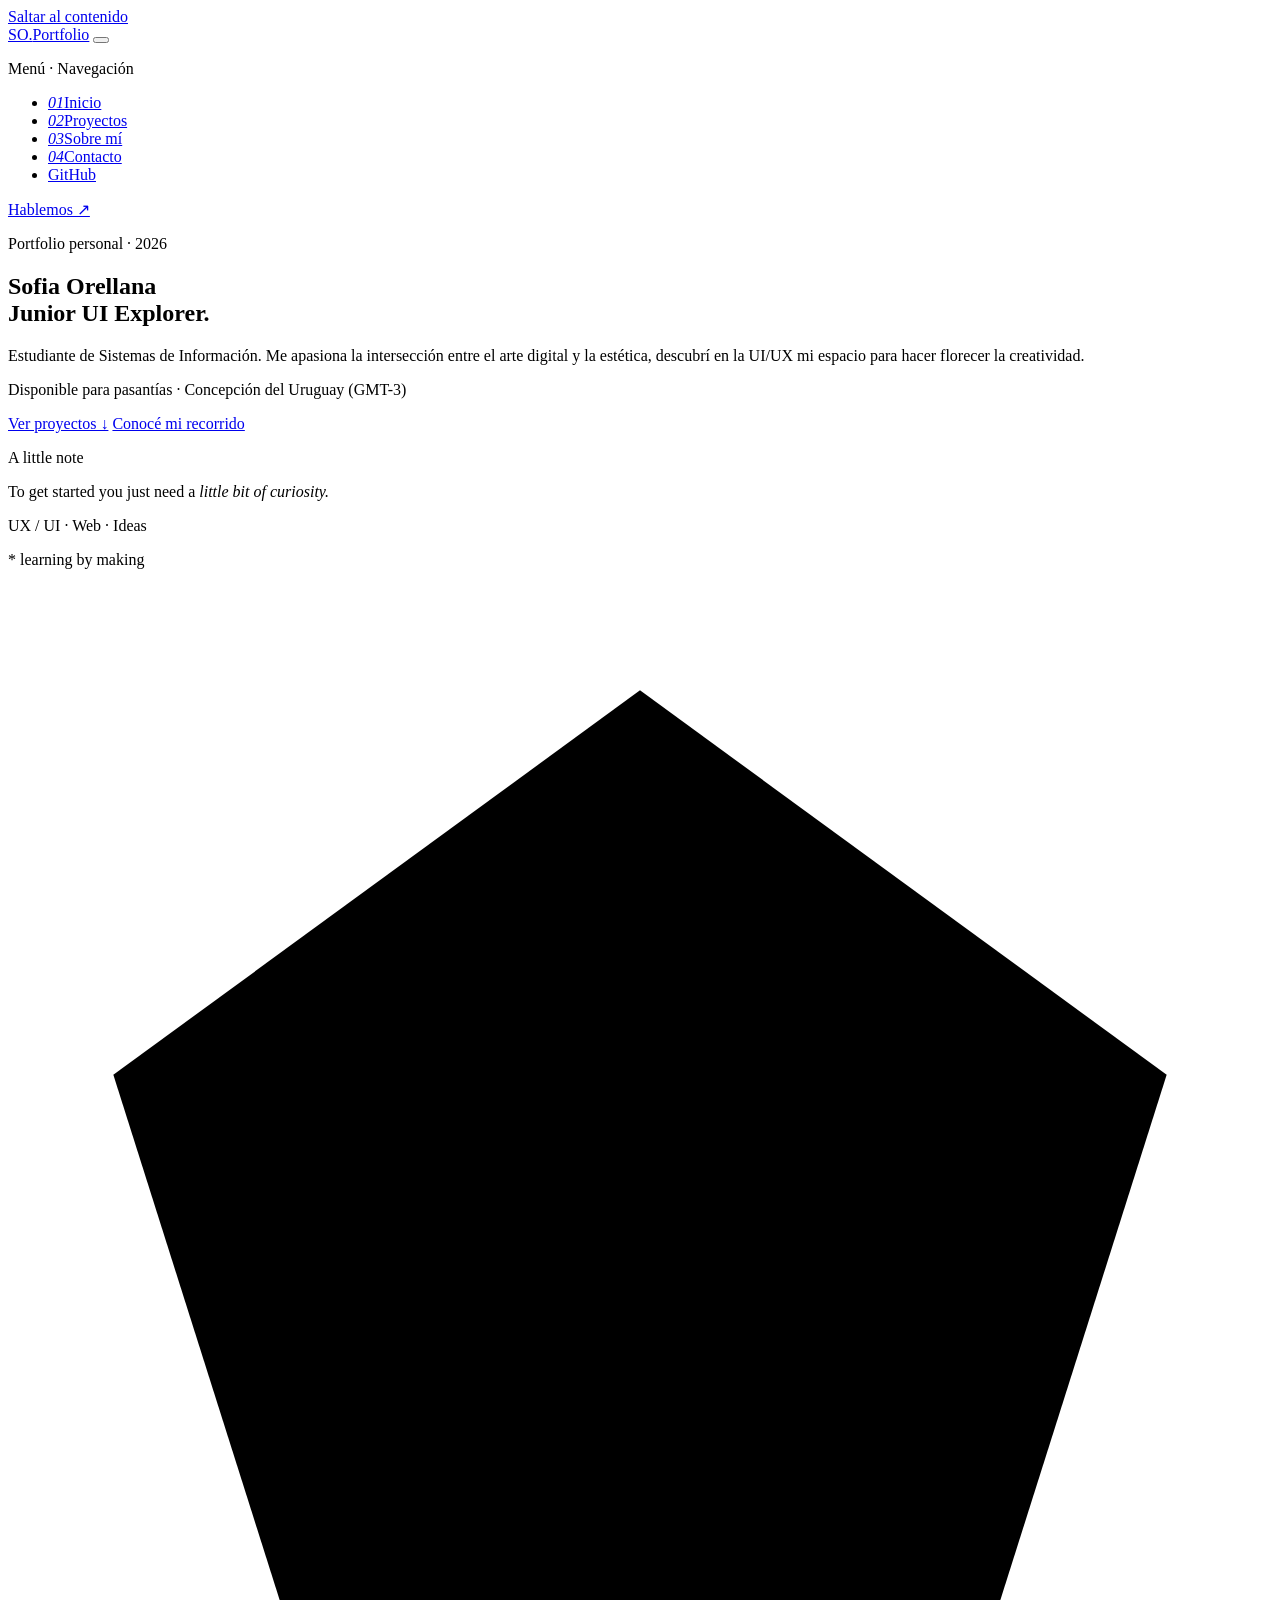
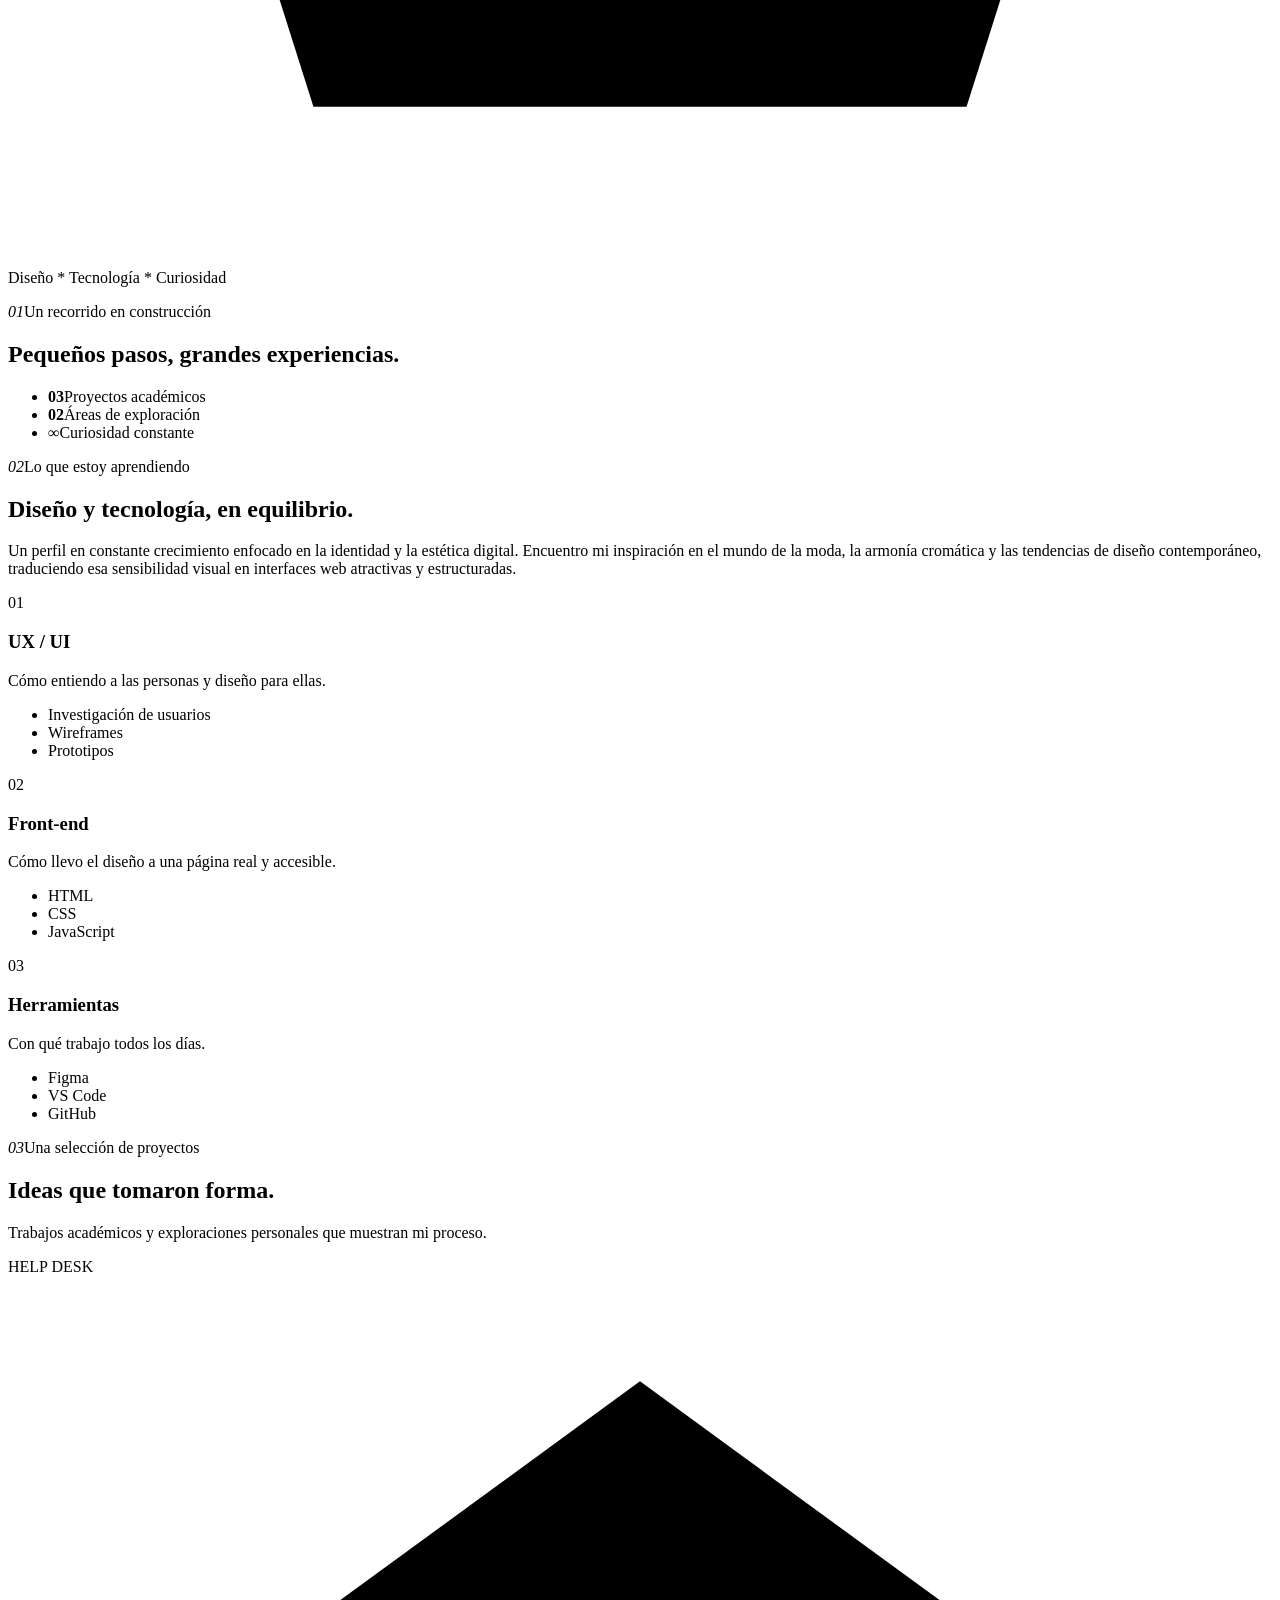
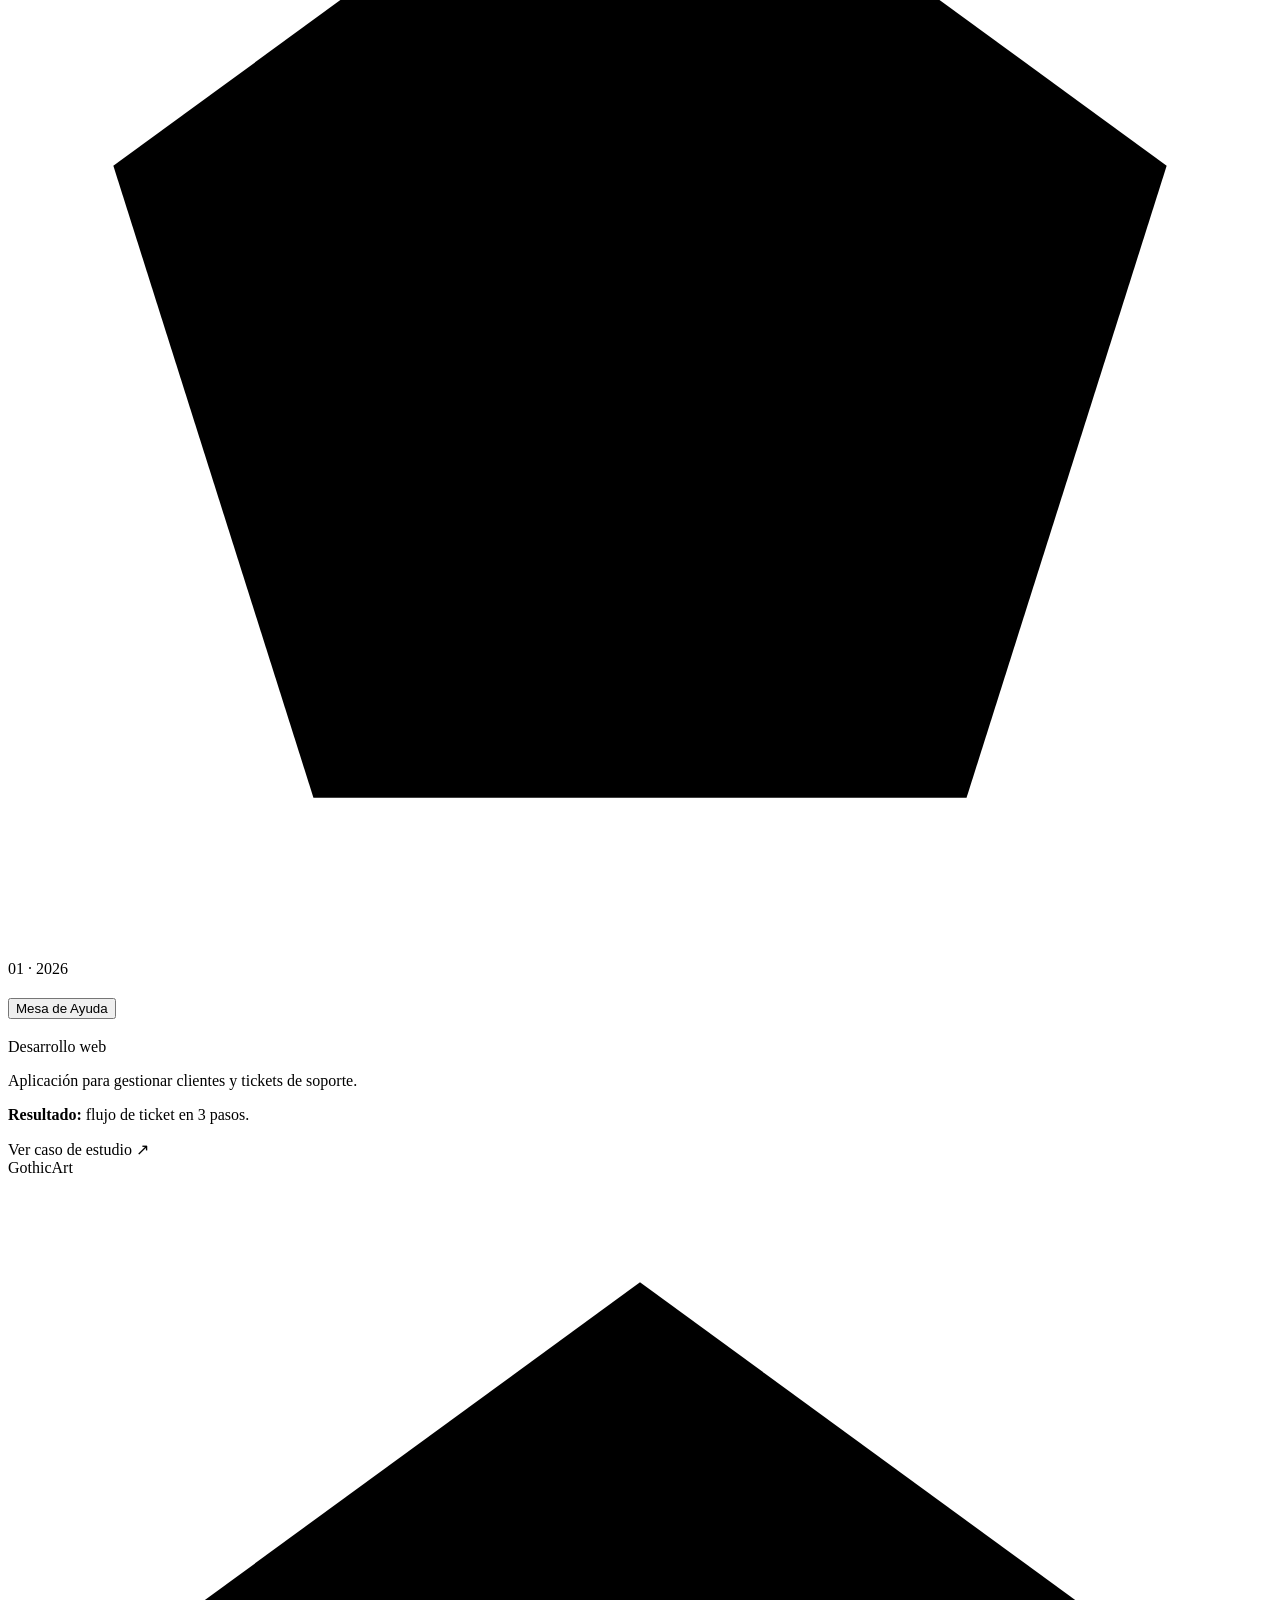
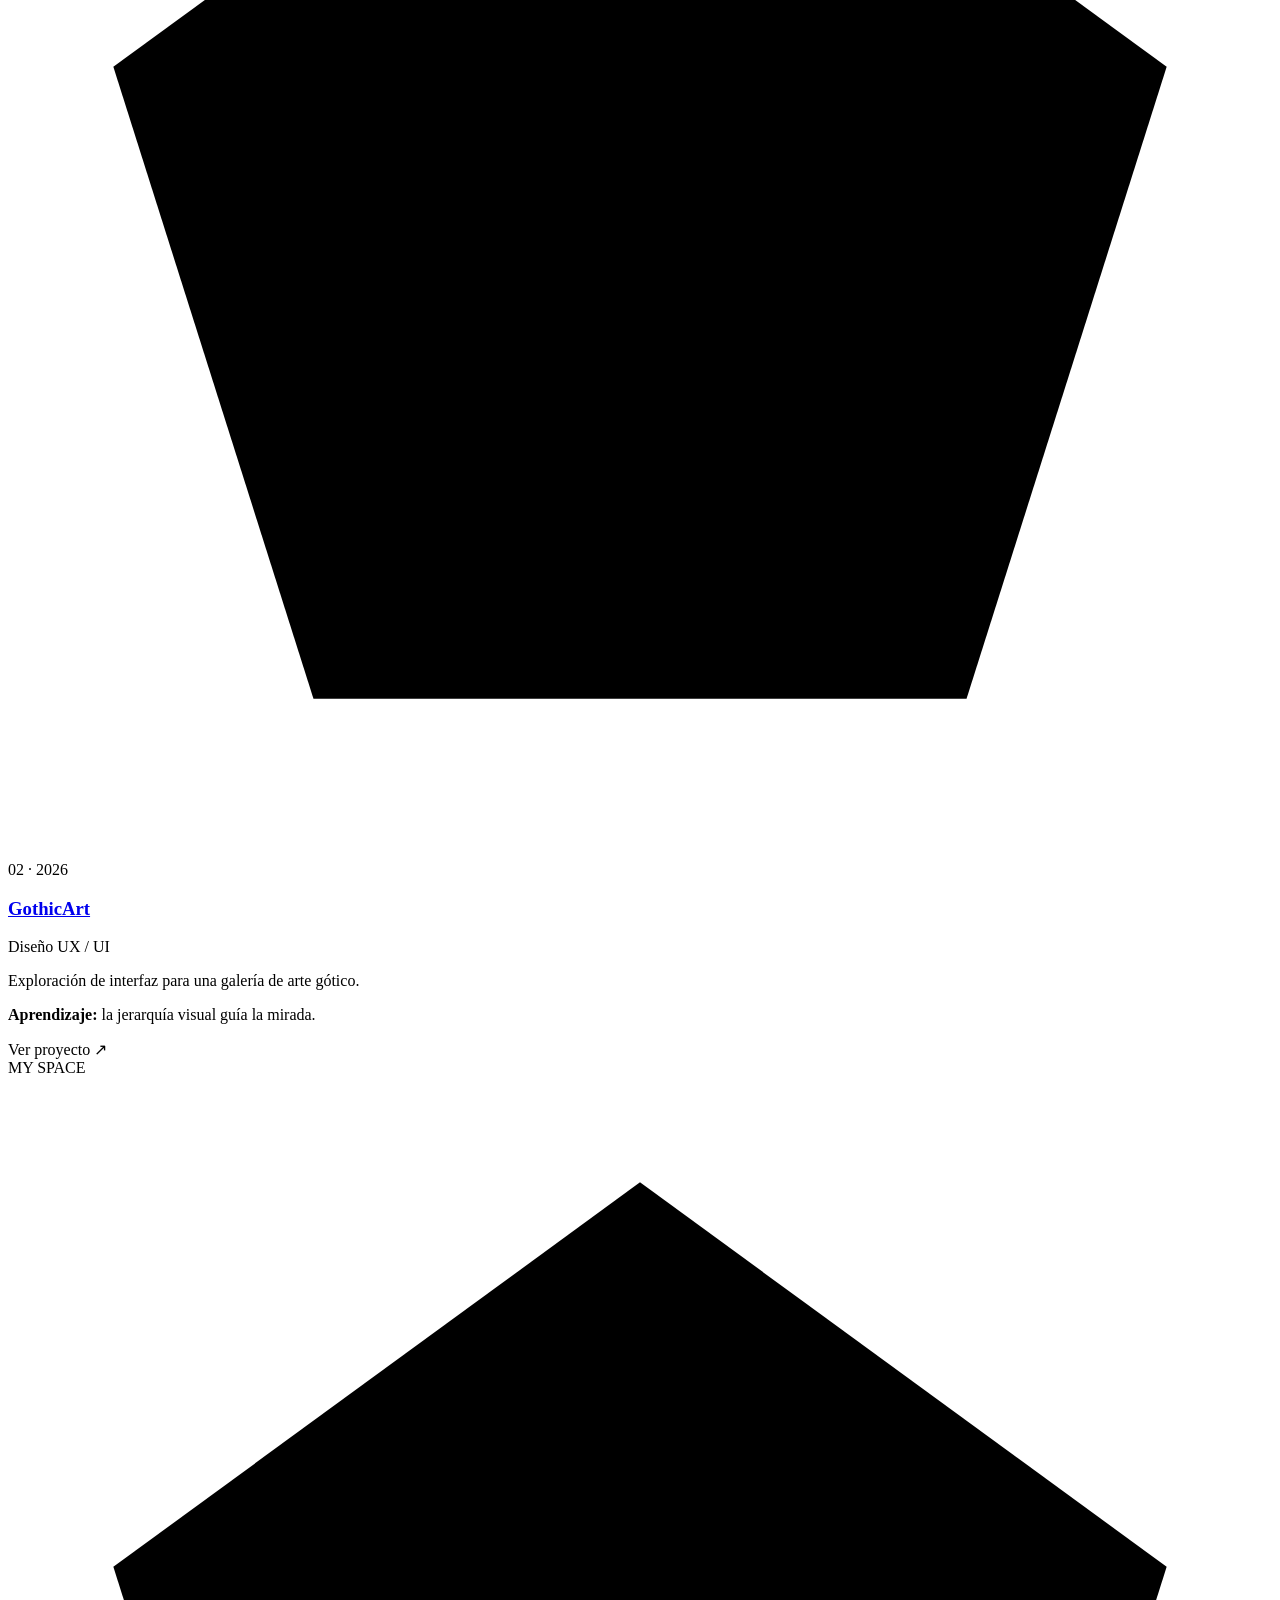
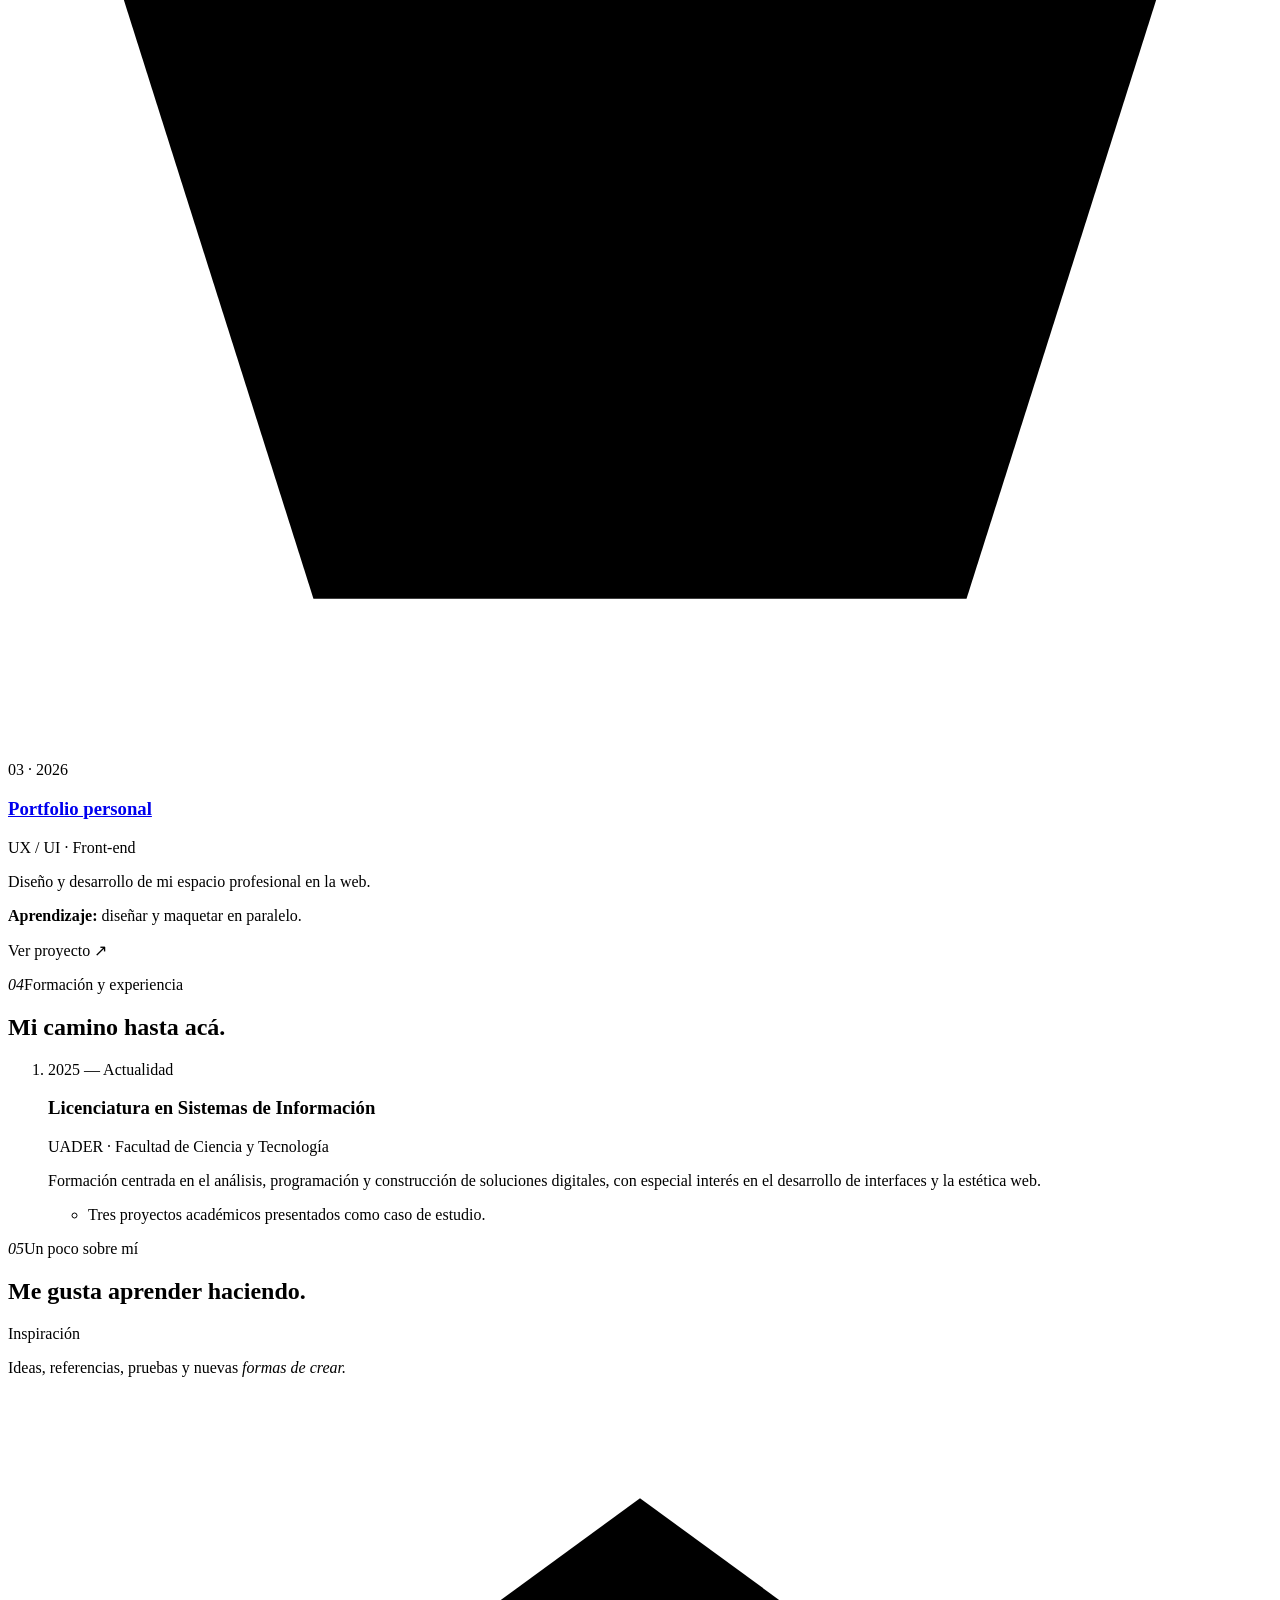
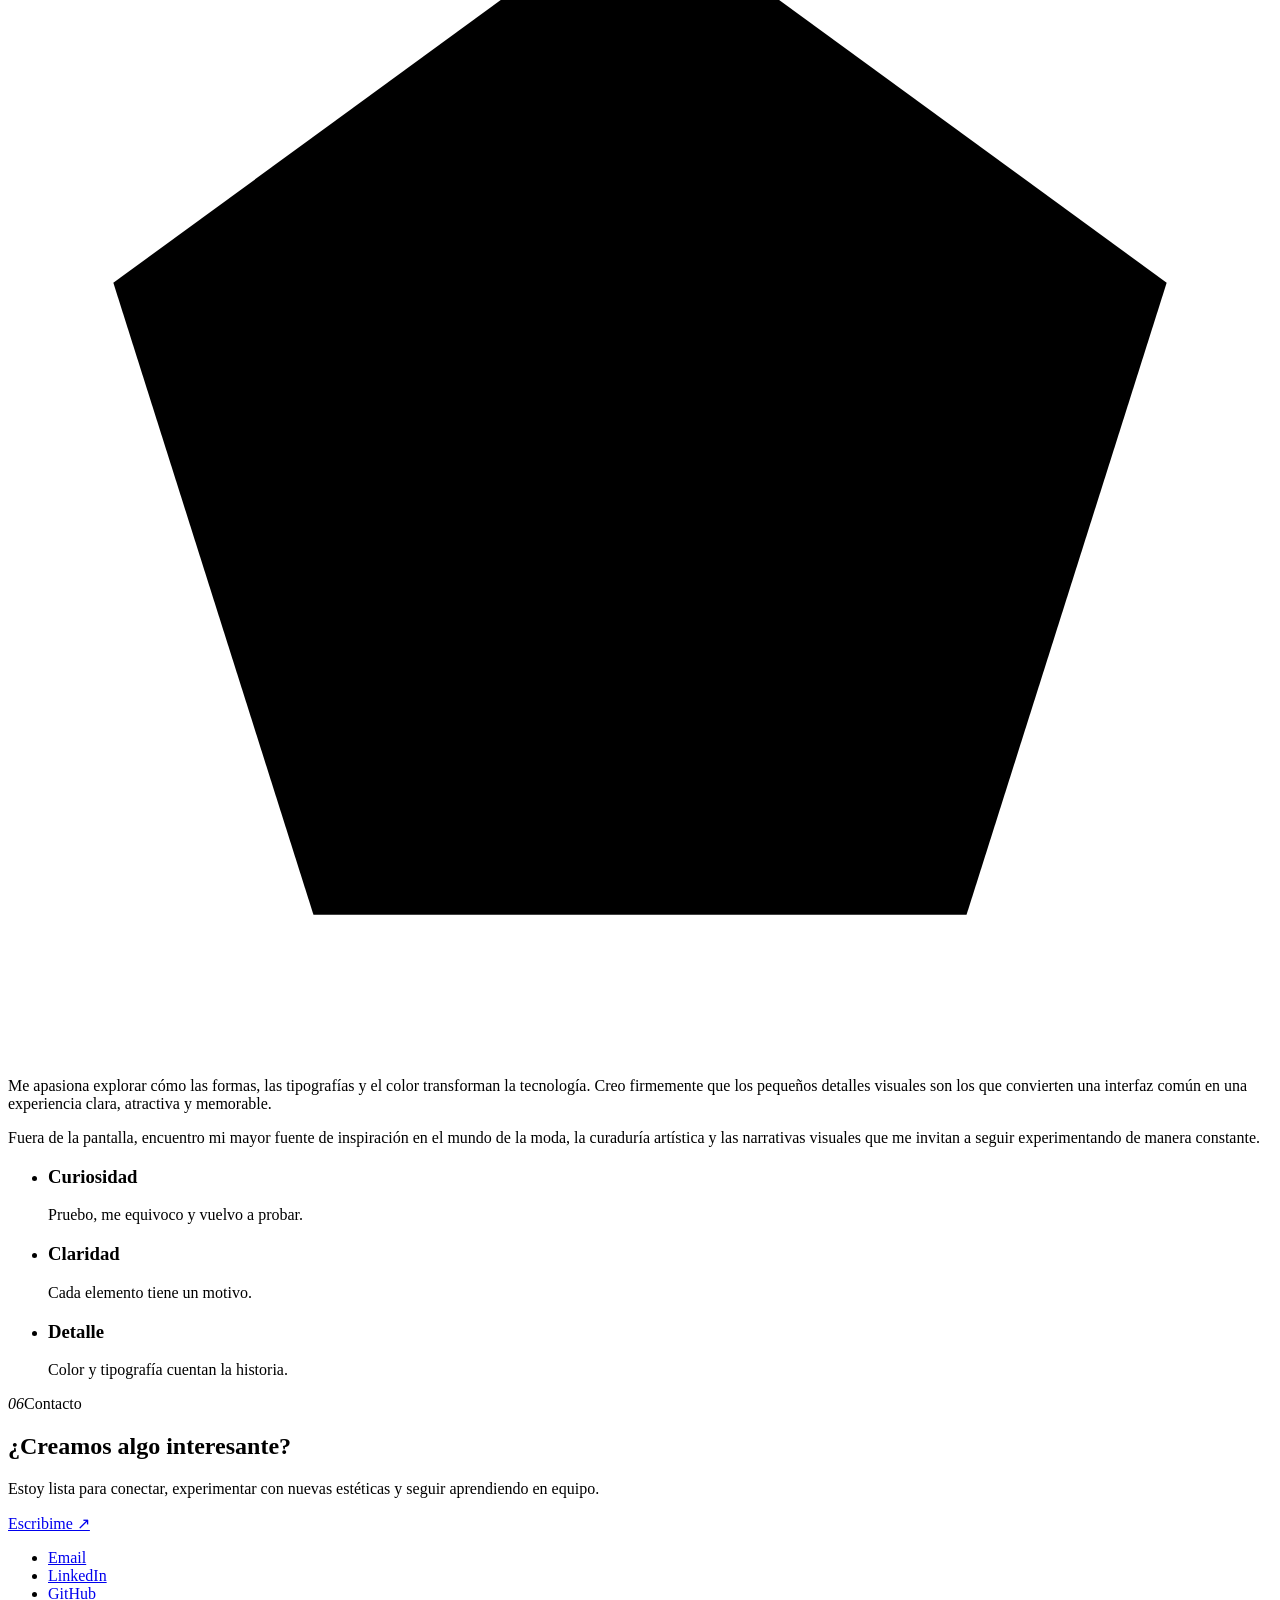
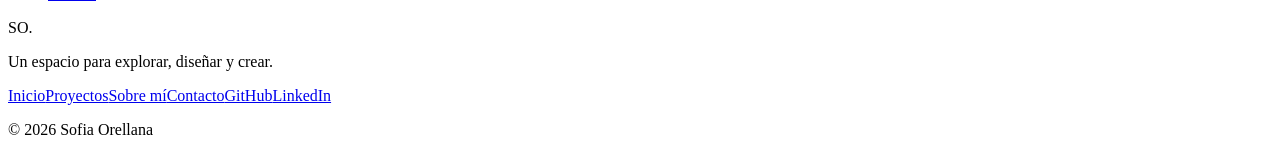
==== index.html @ 993ddc9a "Agrega estructura HTML semántica con las 9 secciones" ====
<!DOCTYPE html>
<html lang="es">

<head>
  <meta charset="utf-8">
  <meta name="viewport" content="width=device-width, initial-scale=1">
  <title>Sofia Orellana · Junior UI Explorer | Portfolio UX/UI</title>
  <meta name="description"
    content="Portfolio de Sofia Orellana, estudiante de Sistemas de Información y Junior UI Explorer. Casos de estudio de UX/UI, skills y contacto.">
  <meta name="theme-color" content="#CC5A71">
  <meta property="og:type" content="website">
  <meta property="og:title" content="Sofia Orellana · Junior UI Explorer">
  <meta property="og:description" content="Portfolio UX/UI: proyectos académicos, skills y contacto.">
  <meta property="og:image" content="assets/og-image.png">
  <link rel="icon"
    href="data:image/svg+xml,%3Csvg xmlns='http://www.w3.org/2000/svg' viewBox='0 0 32 32'%3E%3Crect width='32' height='32' rx='8' fill='%23CC5A71'/%3E%3Cpath d='M16 5l10 7.3-3.8 12H9.8L6 12.3z' fill='%23FDF4E9'/%3E%3C/svg%3E">
  <link rel="preconnect" href="https://fonts.googleapis.com">
  <link rel="preconnect" href="https://fonts.gstatic.com" crossorigin>
  <link rel="stylesheet"
    href="https://fonts.googleapis.com/css2?family=Inter:wght@400;500;600&family=Lora:wght@400;500&display=swap">
  <link rel="stylesheet" href="css/styles.css">
</head>

<body>
  <a class="skip" href="#main">Saltar al contenido</a>

  <header class="site-header">
    <div class="container bar">
      <a class="logo" href="#inicio" aria-label="Sofia Orellana, ir al inicio">SO.<span>Portfolio</span></a>
      <button class="menu-btn" aria-expanded="false" aria-controls="nav"
        aria-label="Abrir menú"><span></span><span></span></button>
      <nav id="nav" class="nav" aria-label="Principal">
        <p class="nav-title">Menú · Navegación</p>
        <ul>
          <li><a href="#inicio"><i>01</i>Inicio</a></li>
          <li><a href="#proyectos"><i>02</i>Proyectos</a></li>
          <li><a href="#sobre-mi"><i>03</i>Sobre mí</a></li>
          <li><a href="#contacto"><i>04</i>Contacto</a></li>
          <li class="nav-gh"><a href="https://github.com/sofia-orellana" target="_blank"
              rel="noopener noreferrer">GitHub</a></li>
        </ul>
        <a class="btn btn-dark nav-cta" href="#contacto">Hablemos ↗</a>
      </nav>
    </div>
  </header>

  <main id="main">
    <section class="container" id="inicio">
      <div class="frame hero">
        <div class="inner hero-in">
          <div>
            <p class="pill">Portfolio personal · 2026</p>
            <h1>Sofia Orellana<br>Junior UI Explorer.</h1>
            <p class="lead">Estudiante de Sistemas de Información. Me apasiona la intersección entre el arte digital y
              la estética, descubrí en la UI/UX mi espacio para hacer florecer la creatividad.</p>
            <p class="avail"><span class="dot" aria-hidden="true"></span>Disponible para pasantías · Concepción del
              Uruguay (GMT-3)</p>
            <div class="actions">
              <a class="btn btn-dark" href="#proyectos">Ver proyectos ↓</a>
              <a class="link-sm" href="#sobre-mi">Conocé mi recorrido</a>
            </div>
          </div>
          <aside class="note frame frame-pink" aria-label="Nota">
            <div class="inner">
              <p class="label">A little note</p>
              <p class="quote">To get started you just need a <em>little bit of curiosity.</em></p>
              <p class="label-dark">UX / UI · Web · Ideas</p>
              <p class="muted-sm">* learning by making</p>
              <svg class="pent" viewBox="0 0 24 24" aria-hidden="true" focusable="false">
                <path d="M12 2l10 7.3-3.8 12H5.8L2 9.3z" fill="currentColor" />
              </svg>
            </div>
          </aside>
        </div>
      </div>
    </section>
    <p class="strip" aria-hidden="true"><span>Diseño</span> * <span>Tecnología</span> * <span>Curiosidad</span></p>

    <section class="section container" aria-labelledby="t-metricas">
      <p class="eyebrow"><i>01</i>Un recorrido en construcción</p>
      <h2 id="t-metricas">Pequeños pasos, grandes experiencias.</h2>
      <ul class="grid g3 metrics">
        <li class="card"><strong>03</strong><span>Proyectos académicos</span></li>
        <li class="card"><strong>02</strong><span>Áreas de exploración</span></li>
        <li class="card"><strong aria-label="infinito">∞</strong><span>Curiosidad constante</span></li>
      </ul>
    </section>

    <section class="section container" id="skills">
      <p class="eyebrow"><i>02</i>Lo que estoy aprendiendo</p>
      <h2>Diseño y tecnología, en equilibrio.</h2>
      <p class="sub">Un perfil en constante crecimiento enfocado en la identidad y la estética digital. Encuentro mi
        inspiración en el mundo de la moda, la armonía cromática y las tendencias de diseño contemporáneo, traduciendo
        esa sensibilidad visual en interfaces web atractivas y estructuradas.</p>
      <div class="grid g3">
        <article class="card">
          <p class="num">01</p>
          <h3>UX / UI</h3>
          <p class="sub">Cómo entiendo a las personas y diseño para ellas.</p>
          <ul class="chips">
            <li>Investigación de usuarios</li>
            <li>Wireframes</li>
            <li>Prototipos</li>
          </ul>
        </article>
        <article class="card card-pink">
          <p class="num">02</p>
          <h3>Front-end</h3>
          <p class="sub">Cómo llevo el diseño a una página real y accesible.</p>
          <ul class="chips">
            <li>HTML</li>
            <li>CSS</li>
            <li>JavaScript</li>
          </ul>
        </article>
        <article class="card">
          <p class="num">03</p>
          <h3>Herramientas</h3>
          <p class="sub">Con qué trabajo todos los días.</p>
          <ul class="chips">
            <li>Figma</li>
            <li>VS Code</li>
            <li>GitHub</li>
          </ul>
        </article>
      </div>
    </section>

    <section class="section container" id="proyectos">
      <p class="eyebrow"><i>03</i>Una selección de proyectos</p>
      <h2>Ideas que tomaron forma.</h2>
      <p class="sub">Trabajos académicos y exploraciones personales que muestran mi proceso.</p>
      <div class="grid g3">
        <article class="card project">
          <div class="thumb c1" role="img" aria-label="Portada del proyecto Help Desk">HELP DESK<svg class="pent"
              viewBox="0 0 24 24" aria-hidden="true" focusable="false">
              <path d="M12 2l10 7.3-3.8 12H5.8L2 9.3z" fill="currentColor" />
            </svg></div>
          <p class="num">01 · 2026</p>
          <h3><button class="stretch" data-case="case1">Mesa de Ayuda</button></h3>
          <p class="tag">Desarrollo web</p>
          <p class="sub">Aplicación para gestionar clientes y tickets de soporte.</p>
          <p class="sub"><strong>Resultado:</strong> flujo de ticket en 3 pasos.</p>
          <span class="more">Ver caso de estudio ↗</span>
        </article>
        <article class="card project">
          <div class="thumb c2" role="img" aria-label="Portada del proyecto GothicArt">GothicArt<svg class="pent"
              viewBox="0 0 24 24" aria-hidden="true" focusable="false">
              <path d="M12 2l10 7.3-3.8 12H5.8L2 9.3z" fill="currentColor" />
            </svg></div>
          <p class="num">02 · 2026</p>
          <h3><a class="stretch"
              href="https://www.figma.com/design/HiobnzFVZszvOECBsP1EcD/Open-Art-App?node-id=0-1&t=lwGqyb2cZCGYpZ5P-1"
              target="_blank" rel="noopener noreferrer">GothicArt</a></h3>
          <p class="tag">Diseño UX / UI</p>
          <p class="sub">Exploración de interfaz para una galería de arte gótico.</p>
          <p class="sub"><strong>Aprendizaje:</strong> la jerarquía visual guía la mirada.</p>
          <span class="more">Ver proyecto ↗</span>
        </article>
        <article class="card project">
          <div class="thumb c3" role="img" aria-label="Portada del proyecto My Space">MY SPACE<svg class="pent"
              viewBox="0 0 24 24" aria-hidden="true" focusable="false">
              <path d="M12 2l10 7.3-3.8 12H5.8L2 9.3z" fill="currentColor" />
            </svg></div>
          <p class="num">03 · 2026</p>
          <h3><a class="stretch" href="#" target="_blank" rel="noopener noreferrer">Portfolio personal</a></h3>
          <p class="tag">UX / UI · Front-end</p>
          <p class="sub">Diseño y desarrollo de mi espacio profesional en la web.</p>
          <p class="sub"><strong>Aprendizaje:</strong> diseñar y maquetar en paralelo.</p>
          <span class="more">Ver proyecto ↗</span>
        </article>
      </div>
    </section>

    <section class="section container" id="experiencia">
      <p class="eyebrow"><i>04</i>Formación y experiencia</p>
      <h2>Mi camino hasta acá.</h2>
      <ol class="timeline">
        <li class="card card-pink">
          <p class="label">2025 — Actualidad</p>
          <h3>Licenciatura en Sistemas de Información</h3>
          <p class="muted-sm">UADER · Facultad de Ciencia y Tecnología</p>
          <p>Formación centrada en el análisis, programación y construcción de soluciones digitales, con especial
            interés en el desarrollo de interfaces y la estética web.</p>
          <ul class="ach">
            <li>Tres proyectos académicos presentados como caso de estudio.</li>
          </ul>
        </li>
      </ol>
    </section>

    <section class="section container" id="sobre-mi">
      <p class="eyebrow"><i>05</i>Un poco sobre mí</p>
      <h2>Me gusta aprender haciendo.</h2>
      <div class="about">
        <div class="frame">
          <div class="inner" role="img" aria-label="Ilustración: una frase sobre inspiración y un pentágono rosa">
            <p class="label">Inspiración</p>
            <p class="quote">Ideas, referencias, pruebas y nuevas <em>formas de crear.</em></p><svg class="pent"
              viewBox="0 0 24 24" aria-hidden="true" focusable="false">
              <path d="M12 2l10 7.3-3.8 12H5.8L2 9.3z" fill="currentColor" />
            </svg>
          </div>
        </div>
        <div class="txt">
          <p>Me apasiona explorar cómo las formas, las tipografías y el color transforman la tecnología. Creo firmemente
            que los pequeños detalles visuales son los que convierten una interfaz común en una experiencia clara,
            atractiva y memorable.</p>
          <p class="sub">Fuera de la pantalla, encuentro mi mayor fuente de inspiración en el mundo de la moda, la
            curaduría artística y las narrativas visuales que me invitan a seguir experimentando de manera constante.
          </p>
        </div>
      </div>
      <ul class="grid g3 values">
        <li class="card">
          <h3>Curiosidad</h3>
          <p class="sub">Pruebo, me equivoco y vuelvo a probar.</p>
        </li>
        <li class="card">
          <h3>Claridad</h3>
          <p class="sub">Cada elemento tiene un motivo.</p>
        </li>
        <li class="card">
          <h3>Detalle</h3>
          <p class="sub">Color y tipografía cuentan la historia.</p>
        </li>
      </ul>
    </section>

    <section class="section container" id="contacto">
      <div class="frame">
        <div class="inner contact">
          <div>
            <p class="eyebrow"><i>06</i>Contacto</p>
            <h2>¿Creamos algo interesante?</h2>
            <p class="sub">Estoy lista para conectar, experimentar con nuevas estéticas y seguir aprendiendo en equipo.
            </p>
            <a class="btn btn-dark" href="mailto:sofiaorellana1815@gmail.com">Escribime ↗</a>
          </div>
          <ul class="social">
            <li><a href="mailto:sofiaorellana1815@gmail.com">Email</a></li>
            <li><a href="https://www.linkedin.com/" target="_blank" rel="noopener noreferrer">LinkedIn</a></li>
            <li><a href="https://github.com/sofia-orellana" target="_blank" rel="noopener noreferrer">GitHub</a></li>
          </ul>
        </div>
      </div>
    </section>
  </main>

  <footer class="site-footer">
    <div class="container foot">
      <div>
        <p class="foot-logo">SO.</p>
        <p>Un espacio para explorar, diseñar y crear.</p>
      </div>
      <nav aria-label="Pie de página"><a href="#inicio">Inicio</a><a href="#proyectos">Proyectos</a><a
          href="#sobre-mi">Sobre mí</a><a href="#contacto">Contacto</a><a href="https://github.com/sofia-orellana"
          target="_blank" rel="noopener noreferrer">GitHub</a><a href="https://www.linkedin.com/" target="_blank"
          rel="noopener noreferrer">LinkedIn</a></nav>
      <p class="credit">© 2026 Sofia Orellana</p>
    </div>
  </footer>

  <dialog id="case1" class="case" aria-labelledby="case1-t">
    <h2 id="case1-t">Mesa de Ayuda</h2>
    <h3>Problema</h3>
    <p>Los tickets de soporte llegaban por varios canales y se perdían.</p>
    <h3>Proceso</h3>
    <p>Mapeé el recorrido de clientes y agentes, y probé wireframes con compañeros.</p>
    <h3>Solución</h3>
    <p>Una app que centraliza clientes y tickets con estados claros.</p>
    <h3>Resultado</h3>
    <p>Crear un ticket pasó a requerir 3 pasos. (Completá con tus datos reales del test.)</p>
    <button class="btn btn-dark" data-close>Cerrar</button>
  </dialog>
  <script src="js/main.js" defer></script>
</body>

</html>
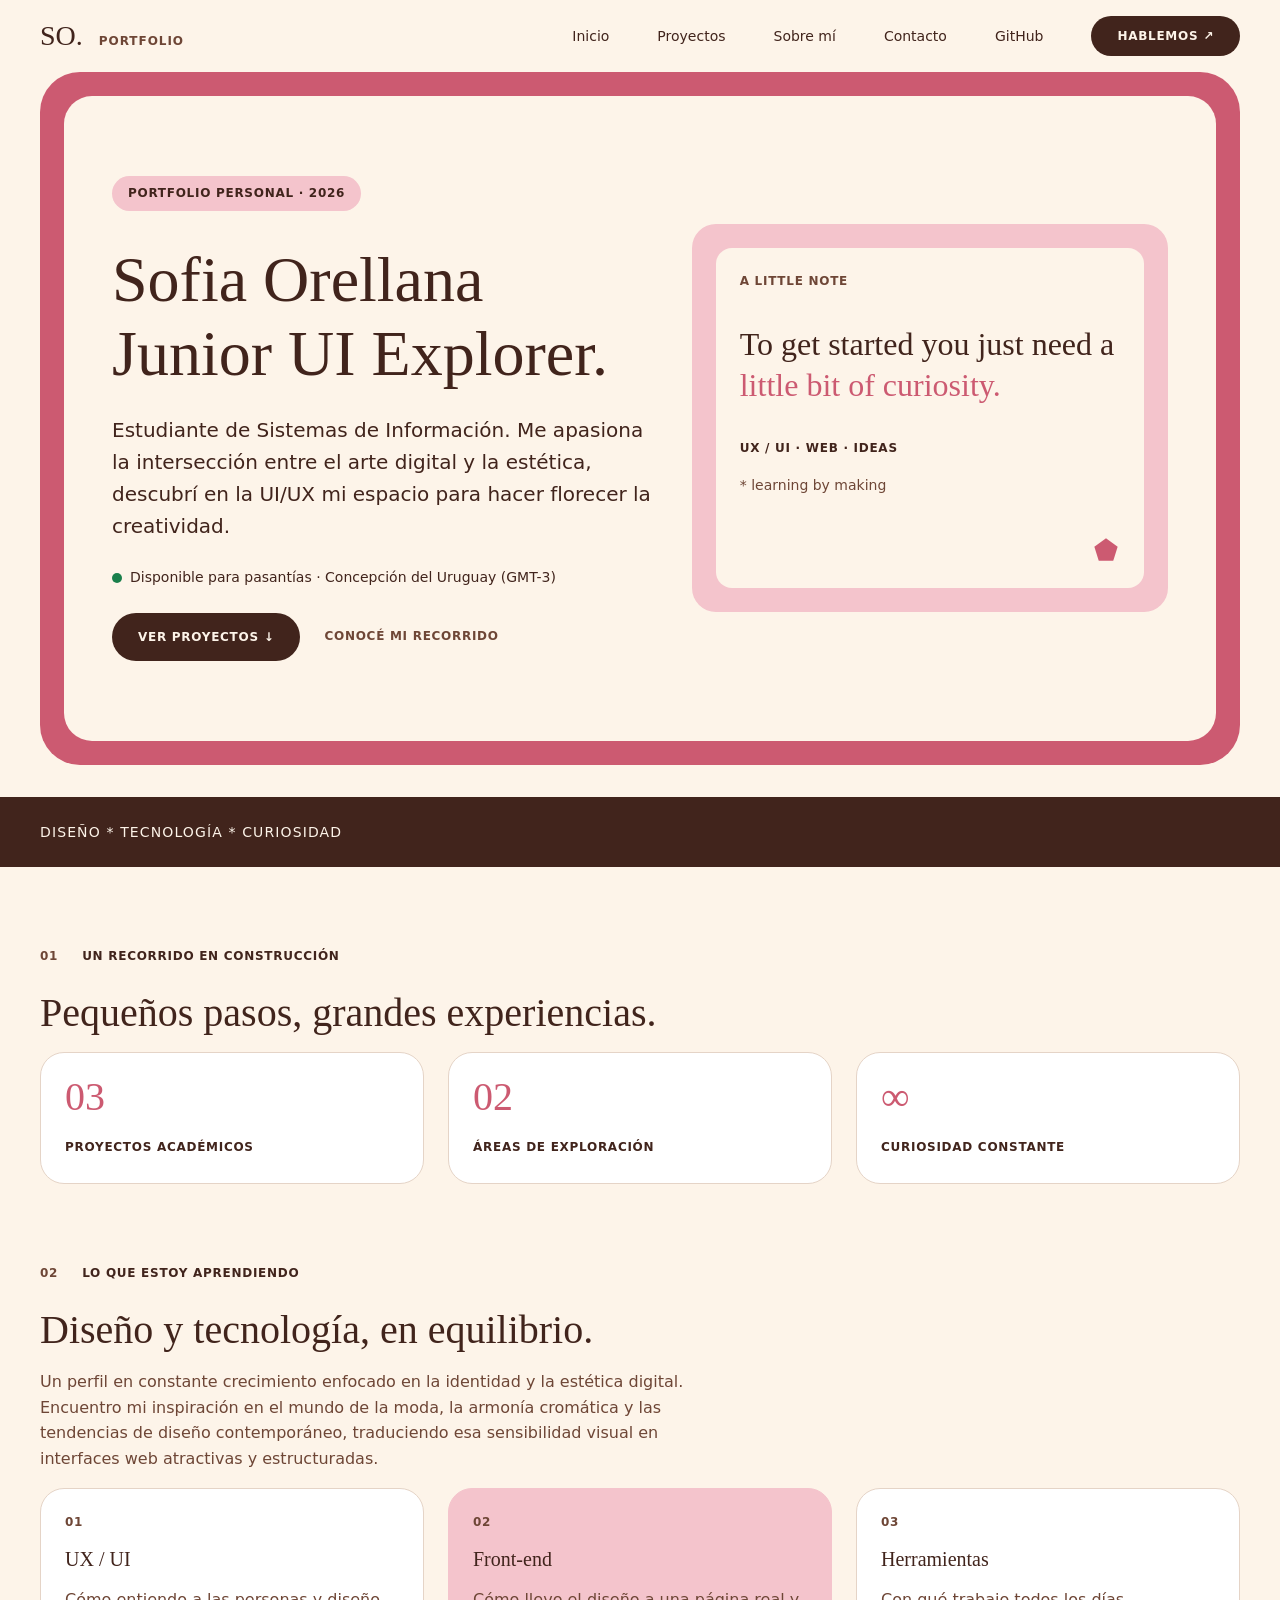
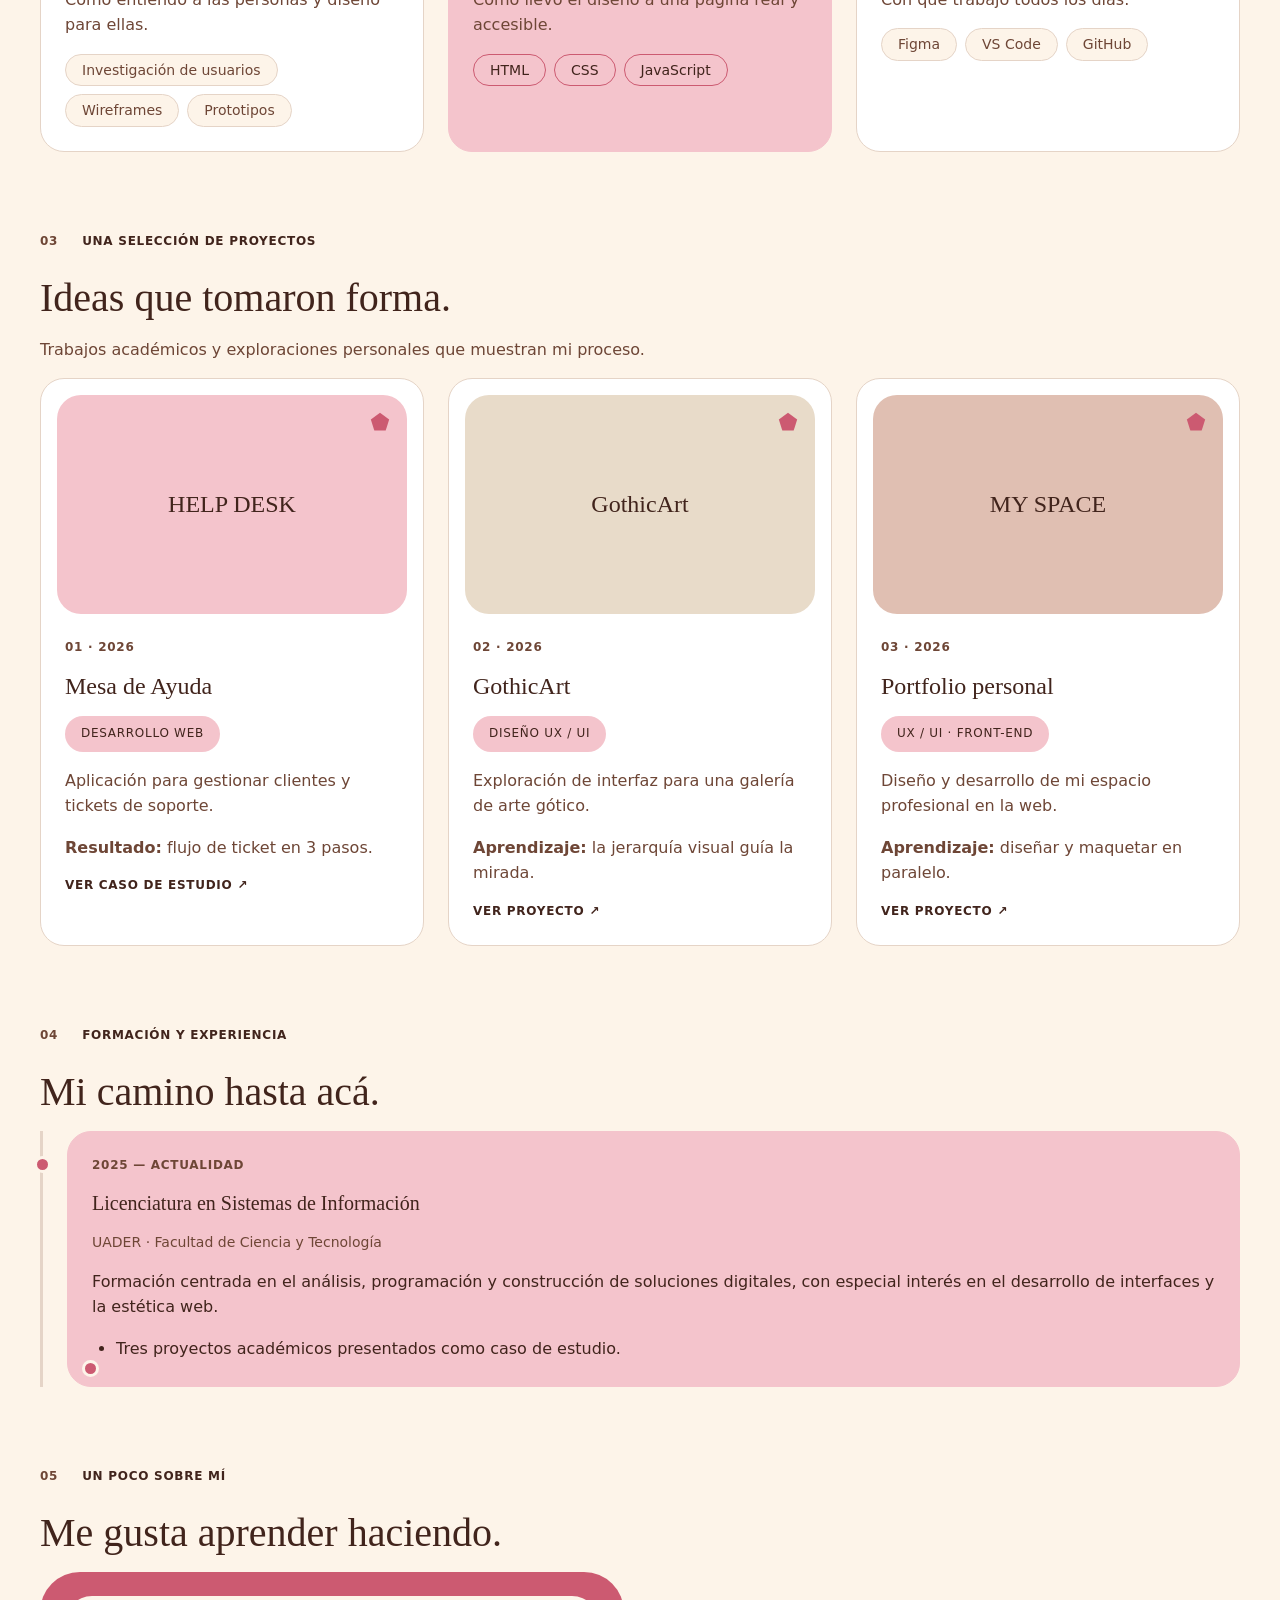
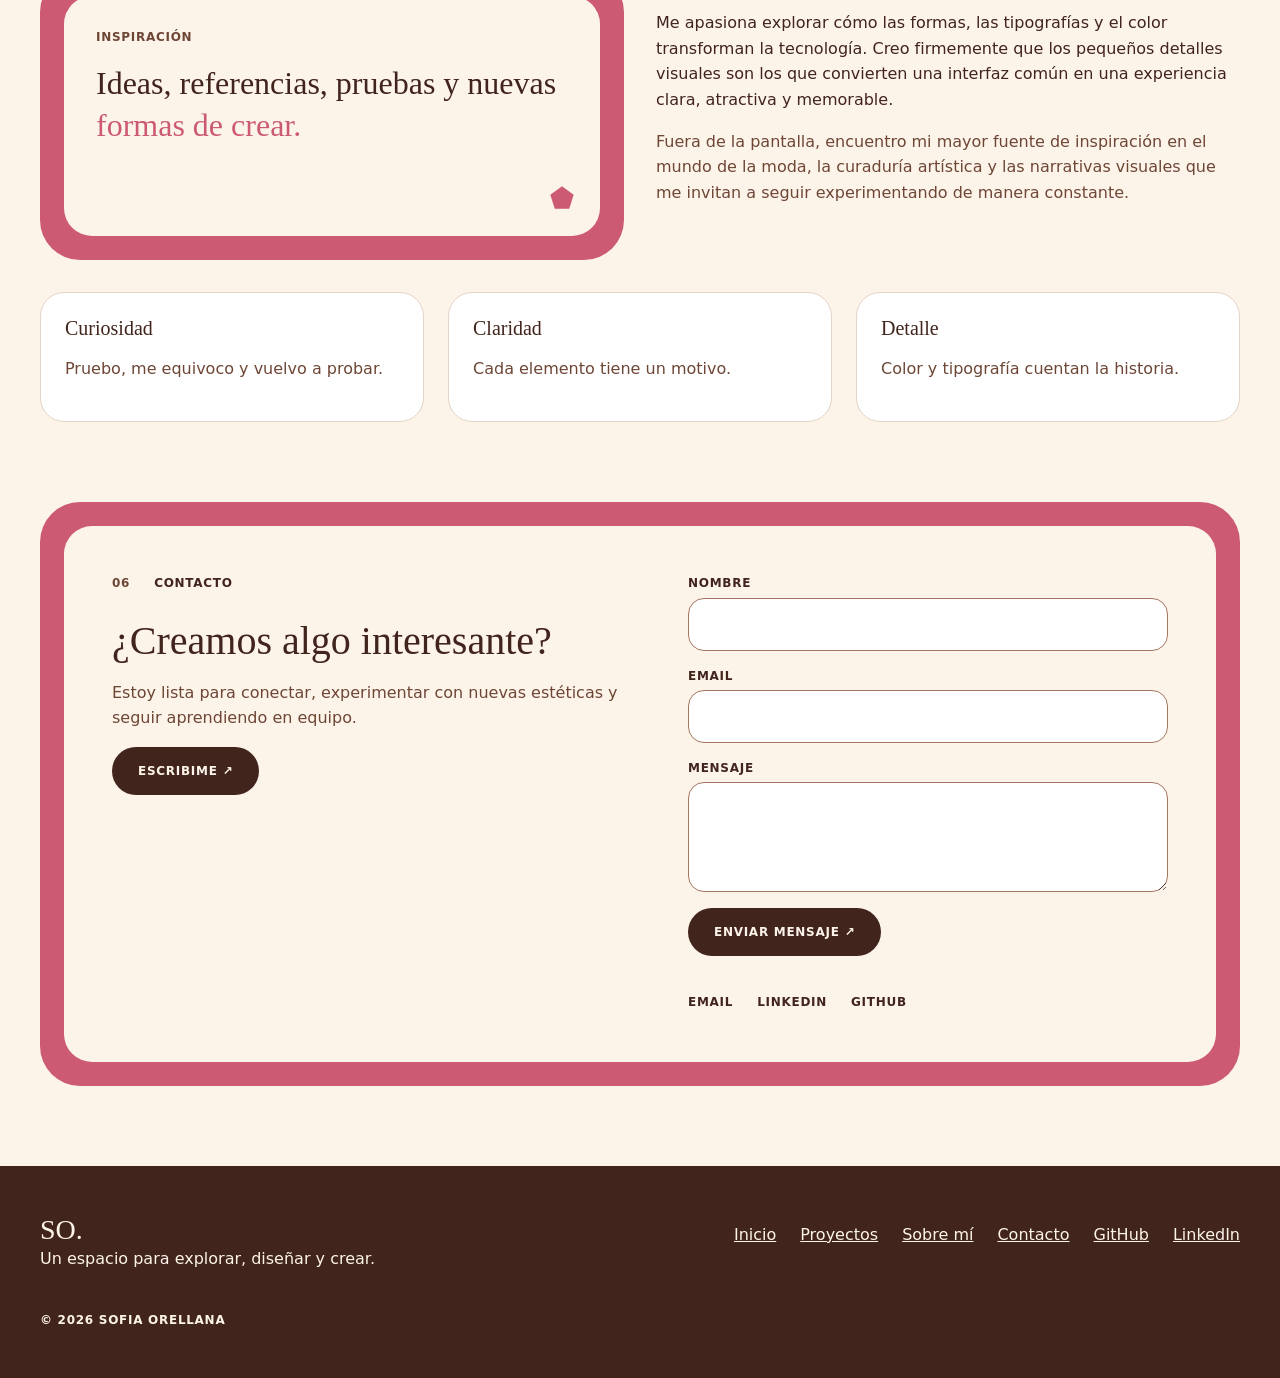
==== commit 440eec62: "Agrega formulario de contacto con Netlify Forms" ====
--- a/index.html
+++ b/index.html
@@ -237,11 +237,34 @@
             </p>
             <a class="btn btn-dark" href="mailto:sofiaorellana1815@gmail.com">Escribime ↗</a>
           </div>
-          <ul class="social">
-            <li><a href="mailto:sofiaorellana1815@gmail.com">Email</a></li>
-            <li><a href="https://www.linkedin.com/" target="_blank" rel="noopener noreferrer">LinkedIn</a></li>
-            <li><a href="https://github.com/sofia-orellana" target="_blank" rel="noopener noreferrer">GitHub</a></li>
-          </ul>
+
+          <div class="contact-side">
+            <form class="form" name="contacto" method="POST" action="/gracias.html" data-netlify="true"
+              netlify-honeypot="bot-field">
+              <input type="hidden" name="form-name" value="contacto">
+              <p class="hp"><label>No completar: <input name="bot-field"></label></p>
+
+              <div class="field">
+                <label for="nombre">Nombre</label>
+                <input id="nombre" name="nombre" type="text" autocomplete="name" required>
+              </div>
+              <div class="field">
+                <label for="email">Email</label>
+                <input id="email" name="email" type="email" autocomplete="email" required>
+              </div>
+              <div class="field">
+                <label for="mensaje">Mensaje</label>
+                <textarea id="mensaje" name="mensaje" rows="4" required></textarea>
+              </div>
+              <button class="btn btn-dark" type="submit">Enviar mensaje ↗</button>
+            </form>
+
+            <ul class="social">
+              <li><a href="mailto:sofiaorellana1815@gmail.com">Email</a></li>
+              <li><a href="https://www.linkedin.com/" target="_blank" rel="noopener noreferrer">LinkedIn</a></li>
+              <li><a href="https://github.com/sofia-orellana" target="_blank" rel="noopener noreferrer">GitHub</a></li>
+            </ul>
+          </div>
         </div>
       </div>
     </section>
--- a/css/styles.css
+++ b/css/styles.css
@@ -0,0 +1,893 @@
+/* ===== Design system (Figma) ===== */
+:root {
+  --ink: #41241C;
+  --cream: #FDF4E9;
+  --rose: #CC5A71;
+  --rose-text: #A8374F;
+  --pink: #F4C4CC;
+  --white: #FFFFFF;
+  --brown: #A47561;
+  --brown-text: #6E4636;
+  --line: #E5D4C7;
+  --clay: #E0BFB2;
+  --sand: #E8DBC9;
+  --serif: 'Lora', Georgia, serif;
+  --sans: 'Inter', system-ui, sans-serif;
+  --fs-xs: .75rem;
+  --fs-sm: .875rem;
+  --fs-base: 1rem;
+  --fs-lg: 1.25rem;
+  --fs-h2: clamp(1.75rem, 4vw, 2.5rem);
+  --fs-h1: clamp(2.5rem, 7vw, 4rem);
+  --s1: 4px;
+  --s2: 8px;
+  --s3: 16px;
+  --s4: 24px;
+  --s5: 32px;
+  --s6: 48px;
+  --s7: 80px;
+  --r: 24px;
+  --r-lg: 40px;
+  --header-h: 72px;
+}
+
+*,
+*::before,
+*::after {
+  box-sizing: border-box
+}
+
+html {
+  scroll-behavior: smooth;
+  scroll-padding-top: var(--header-h)
+}
+
+body {
+  margin: 0;
+  font: 400 var(--fs-base)/1.6 var(--sans);
+  color: var(--ink);
+  background: var(--cream);
+  overflow-x: hidden
+}
+
+body.lock {
+  overflow: hidden
+}
+
+h1,
+h2,
+h3 {
+  font-family: var(--serif);
+  font-weight: 400;
+  line-height: 1.15;
+  margin: 0 0 var(--s3)
+}
+
+h1 {
+  font-size: var(--fs-h1)
+}
+
+h2 {
+  font-size: var(--fs-h2)
+}
+
+h3 {
+  font-size: var(--fs-lg)
+}
+
+p {
+  margin: 0 0 var(--s3)
+}
+
+ul,
+ol {
+  margin: 0;
+  padding: 0;
+  list-style: none
+}
+
+a {
+  color: inherit
+}
+
+:focus-visible {
+  outline: 3px solid var(--ink);
+  outline-offset: 3px;
+  border-radius: 6px
+}
+
+.container {
+  width: min(1200px, 100% - 2*var(--s4));
+  margin-inline: auto
+}
+
+.section {
+  padding-top: var(--s7);
+  scroll-margin-top: var(--header-h)
+}
+
+.skip {
+  position: absolute;
+  left: var(--s3);
+  top: -100px;
+  background: var(--ink);
+  color: var(--cream);
+  padding: var(--s2) var(--s3);
+  border-radius: 8px;
+  z-index: 100
+}
+
+.skip:focus {
+  top: var(--s3)
+}
+
+/* Texto base */
+.sub,
+.muted-sm {
+  color: var(--brown-text);
+  font-size: var(--fs-sm)
+}
+
+.sub {
+  font-size: var(--fs-base);
+  max-width: 68ch
+}
+
+.label,
+.label-dark,
+.eyebrow,
+.num,
+.tag,
+.more,
+.link-sm,
+.pill {
+  font-size: var(--fs-xs);
+  font-weight: 600;
+  letter-spacing: .06em;
+  text-transform: uppercase
+}
+
+.label,
+.num {
+  color: var(--brown-text)
+}
+
+.eyebrow {
+  display: flex;
+  gap: var(--s4);
+  align-items: center;
+  margin-bottom: var(--s4)
+}
+
+.eyebrow i {
+  font-style: normal;
+  color: var(--brown-text)
+}
+
+.quote {
+  font: 400 clamp(1.5rem, 3vw, 2rem)/1.3 var(--serif)
+}
+
+.quote em {
+  font-style: normal;
+  color: var(--rose)
+}
+
+/* Header */
+.site-header {
+  position: sticky;
+  top: 0;
+  z-index: 50;
+  height: var(--header-h);
+  background: var(--cream)
+}
+
+.bar {
+  display: flex;
+  align-items: center;
+  justify-content: space-between;
+  height: 100%
+}
+
+.logo {
+  font: 400 1.75rem var(--serif);
+  text-decoration: none;
+  display: flex;
+  align-items: baseline;
+  gap: var(--s3)
+}
+
+.logo span {
+  font: 600 var(--fs-xs) var(--sans);
+  letter-spacing: .08em;
+  text-transform: uppercase;
+  color: var(--brown-text)
+}
+
+.menu-btn {
+  position: relative;
+  z-index: 70;
+  width: 44px;
+  height: 44px;
+  border: 0;
+  background: none;
+  cursor: pointer
+}
+
+.menu-btn span {
+  position: absolute;
+  left: 11px;
+  width: 22px;
+  height: 2px;
+  background: var(--ink);
+  transition: transform .25s
+}
+
+.menu-btn span:first-child {
+  top: 17px
+}
+
+.menu-btn span:last-child {
+  top: 25px
+}
+
+.menu-btn[aria-expanded="true"] span:first-child {
+  transform: translateY(4px) rotate(45deg)
+}
+
+.menu-btn[aria-expanded="true"] span:last-child {
+  transform: translateY(-4px) rotate(-45deg)
+}
+
+.nav {
+  display: none;
+  position: fixed;
+  inset: 0;
+  z-index: 60;
+  background: var(--cream);
+  padding: calc(var(--header-h) + var(--s4)) var(--s4) var(--s4);
+  overflow-y: auto
+}
+
+.nav.open {
+  display: block
+}
+
+.nav-title {
+  font-size: var(--fs-xs);
+  font-weight: 600;
+  letter-spacing: .06em;
+  text-transform: uppercase;
+  color: var(--brown-text)
+}
+
+.nav li a {
+  display: flex;
+  gap: var(--s4);
+  align-items: center;
+  font: 400 1.5rem var(--serif);
+  text-decoration: none;
+  padding: var(--s3) 0;
+  border-bottom: 1px solid var(--line)
+}
+
+.nav li a i {
+  font: 600 var(--fs-sm) var(--sans);
+  color: var(--rose-text);
+  font-style: normal
+}
+
+.nav-gh {
+  display: none
+}
+
+.nav-cta {
+  width: 100%;
+  margin-top: var(--s6);
+  background: var(--rose);
+  color: var(--ink)
+}
+
+.nav li a:hover {
+  color: var(--rose-text)
+}
+
+/* Botones */
+.btn {
+  display: inline-flex;
+  align-items: center;
+  justify-content: center;
+  min-height: 48px;
+  padding: 0 var(--s4);
+  border-radius: 999px;
+  border: 2px solid transparent;
+  font: 600 var(--fs-xs)/1 var(--sans);
+  letter-spacing: .06em;
+  text-transform: uppercase;
+  text-decoration: none;
+  cursor: pointer;
+  transition: background .2s, transform .1s
+}
+
+.btn-dark {
+  background: var(--ink);
+  color: var(--cream)
+}
+
+.btn-dark:hover {
+  background: var(--rose-text)
+}
+
+.btn:active {
+  transform: scale(.97)
+}
+
+.link-sm {
+  color: var(--brown-text);
+  text-decoration: none;
+  padding: var(--s2) 0
+}
+
+.link-sm:hover {
+  color: var(--ink);
+  text-decoration: underline
+}
+
+.actions {
+  display: flex;
+  flex-wrap: wrap;
+  align-items: center;
+  gap: var(--s4)
+}
+
+.pill {
+  display: inline-block;
+  background: var(--pink);
+  padding: var(--s2) var(--s3);
+  border-radius: 999px;
+  margin-bottom: var(--s5)
+}
+
+/* Marcos rosa (motivo) */
+.frame {
+  background: var(--rose);
+  padding: var(--s3);
+  border-radius: var(--r-lg)
+}
+
+.frame-pink {
+  background: var(--pink);
+  border-radius: var(--r)
+}
+
+.inner {
+  position: relative;
+  background: var(--cream);
+  border-radius: calc(var(--r-lg) - 12px);
+  padding: var(--s4)
+}
+
+.frame-pink .inner {
+  border-radius: calc(var(--r) - 8px)
+}
+
+.pent {
+  position: absolute;
+  right: var(--s4);
+  bottom: var(--s4);
+  width: 28px;
+  height: 28px;
+  color: var(--rose)
+}
+
+/* Hero */
+.hero-in {
+  display: grid;
+  gap: var(--s5);
+  padding: var(--s4)
+}
+
+.hero h1 {
+  margin-bottom: var(--s4)
+}
+
+.lead {
+  font-size: var(--fs-lg);
+  max-width: 52ch;
+  margin-bottom: var(--s4)
+}
+
+.avail {
+  display: flex;
+  align-items: center;
+  gap: var(--s2);
+  font-size: var(--fs-sm);
+  margin-bottom: var(--s4)
+}
+
+.dot {
+  width: 10px;
+  height: 10px;
+  border-radius: 50%;
+  background: #1A7F4B;
+  flex: none
+}
+
+.note {
+  display: none
+}
+
+.strip {
+  margin: var(--s5) 0 0;
+  background: var(--ink);
+  color: var(--cream);
+  padding: var(--s4) max(var(--s4), calc((100% - 1200px)/2));
+  font-size: var(--fs-sm);
+  font-weight: 500;
+  letter-spacing: .08em;
+  text-transform: uppercase
+}
+
+/* Tarjetas */
+.grid {
+  display: grid;
+  gap: var(--s4)
+}
+
+.card {
+  background: var(--white);
+  border: 1px solid var(--line);
+  border-radius: var(--r);
+  padding: var(--s4);
+  transition: transform .2s, border-color .2s
+}
+
+.card-pink {
+  background: var(--pink);
+  border-color: var(--pink)
+}
+
+.metrics strong {
+  display: block;
+  font: 400 2.5rem/1 var(--serif);
+  color: var(--rose);
+  margin-bottom: var(--s3)
+}
+
+.metrics span {
+  font-size: var(--fs-xs);
+  font-weight: 600;
+  letter-spacing: .06em;
+  text-transform: uppercase
+}
+
+.grid h3 {
+  font-size: 1.25rem
+}
+
+.chips {
+  display: flex;
+  flex-wrap: wrap;
+  gap: var(--s2);
+  margin-top: var(--s3)
+}
+
+.chips li {
+  font-size: var(--fs-sm);
+  padding: var(--s1) var(--s3);
+  border: 1px solid var(--line);
+  border-radius: 999px;
+  color: var(--brown-text);
+  background: var(--cream)
+}
+
+.card-pink .chips li {
+  border-color: var(--rose);
+  color: var(--ink);
+  background: transparent
+}
+
+/* Proyectos */
+.project {
+  position: relative;
+  padding: var(--s3) var(--s3) var(--s4)
+}
+
+.project>*:not(.thumb) {
+  margin-inline: var(--s2)
+}
+
+.project:hover,
+.project:focus-within {
+  transform: translateY(-4px);
+  border-color: var(--rose)
+}
+
+.thumb {
+  position: relative;
+  display: grid;
+  place-items: center;
+  aspect-ratio: 16/10;
+  border-radius: var(--r);
+  margin-bottom: var(--s4);
+  font: 400 1.5rem var(--serif)
+}
+
+.thumb .pent {
+  top: var(--s3);
+  right: var(--s3);
+  bottom: auto;
+  width: 22px;
+  height: 22px
+}
+
+.c1 {
+  background: var(--pink)
+}
+
+.c2 {
+  background: var(--sand)
+}
+
+.c3 {
+  background: var(--clay)
+}
+
+.tag {
+  display: inline-block;
+  background: var(--pink);
+  padding: var(--s2) var(--s3);
+  border-radius: 999px;
+  font-weight: 500;
+  margin-bottom: var(--s3)
+}
+
+.stretch {
+  all: unset;
+  cursor: pointer;
+  font: 400 1.5rem var(--serif);
+  display: block
+}
+
+.stretch::after {
+  content: "";
+  position: absolute;
+  inset: 0;
+  border-radius: var(--r)
+}
+
+.stretch:focus-visible {
+  outline: none
+}
+
+.stretch:focus-visible::after {
+  outline: 3px solid var(--ink);
+  outline-offset: 2px
+}
+
+.more {
+  display: block;
+  margin-top: var(--s3)
+}
+
+/* Timeline */
+.timeline {
+  border-left: 3px solid var(--line);
+  padding-left: var(--s4)
+}
+
+.timeline li {
+  position: relative
+}
+
+.timeline li::before {
+  content: "";
+  position: absolute;
+  left: calc(-1*var(--s4) - 10px);
+  top: var(--s4);
+  width: 17px;
+  height: 17px;
+  border-radius: 50%;
+  background: var(--rose);
+  border: 3px solid var(--cream)
+}
+
+.timeline .muted-sm {
+  color: var(--brown-text)
+}
+
+.ach {
+  margin-top: var(--s3);
+  padding-left: var(--s4);
+  list-style: disc
+}
+
+/* Sobre mí */
+.about {
+  display: grid;
+  gap: var(--s5);
+  align-items: center
+}
+
+.about .inner {
+  min-height: 240px;
+  padding: var(--s5)
+}
+
+.values {
+  margin-top: var(--s5)
+}
+
+/* Contacto */
+.contact {
+  display: grid;
+  gap: var(--s5);
+  padding: var(--s5) var(--s4)
+}
+
+.social {
+  display: flex;
+  flex-wrap: wrap;
+  gap: var(--s4);
+  align-self: end
+}
+
+.social a {
+  font-size: var(--fs-xs);
+  font-weight: 600;
+  letter-spacing: .06em;
+  text-transform: uppercase;
+  text-decoration: none;
+  padding: var(--s2) 0
+}
+
+.social a:hover {
+  color: var(--rose-text);
+  text-decoration: underline
+}
+
+/* Footer */
+.site-footer {
+  margin-top: var(--s7);
+  background: var(--ink);
+  color: var(--cream);
+  padding-block: var(--s6)
+}
+
+.foot {
+  display: grid;
+  gap: var(--s4)
+}
+
+.foot-logo {
+  font: 400 1.75rem var(--serif);
+  margin: 0
+}
+
+.foot nav {
+  display: flex;
+  flex-wrap: wrap;
+  gap: var(--s3) var(--s4)
+}
+
+.foot nav a {
+  padding: var(--s2) 0
+}
+
+.foot a:hover {
+  color: var(--pink)
+}
+
+.credit {
+  font-size: var(--fs-xs);
+  font-weight: 600;
+  letter-spacing: .06em;
+  text-transform: uppercase;
+  margin: 0
+}
+
+/* Modal */
+.case {
+  max-width: min(640px, 100% - 32px);
+  border: 0;
+  border-radius: var(--r);
+  padding: var(--s5);
+  background: var(--cream);
+  color: var(--ink)
+}
+
+.case::backdrop {
+  background: rgba(65, 36, 28, .6)
+}
+
+.case h3 {
+  font-size: var(--fs-base);
+  font-family: var(--sans);
+  font-weight: 600;
+  margin-bottom: var(--s1)
+}
+
+/* Formulario */
+.form {
+  display: grid;
+  gap: var(--s3);
+  width: 100%;
+  max-width: 480px
+}
+
+.field {
+  display: grid;
+  gap: var(--s1)
+}
+
+.field label {
+  font-size: var(--fs-xs);
+  font-weight: 600;
+  letter-spacing: .06em;
+  text-transform: uppercase
+}
+
+.field input,
+.field textarea {
+  font: 400 1rem var(--sans);
+  color: var(--ink);
+  background: var(--white);
+  border: 1.5px solid var(--brown);
+  border-radius: 16px;
+  padding: var(--s3);
+  min-height: 48px;
+  width: 100%;
+  transition: border-color .2s, box-shadow .2s
+}
+
+.field textarea {
+  resize: vertical
+}
+
+.field input:hover,
+.field textarea:hover {
+  border-color: var(--ink)
+}
+
+.field input:focus-visible,
+.field textarea:focus-visible {
+  outline: 3px solid var(--ink);
+  outline-offset: 2px
+}
+
+.field input:user-invalid,
+.field textarea:user-invalid {
+  border-color: var(--rose-text)
+}
+
+.form .btn {
+  justify-self: start
+}
+
+.hp {
+  position: absolute;
+  left: -9999px
+}
+
+/* 768 */
+@media (min-width:768px) {
+  .g3 {
+    grid-template-columns: repeat(3, 1fr)
+  }
+
+  .contact {
+    grid-template-columns: 1fr minmax(0, 480px);
+    padding: var(--s6)
+  }
+
+
+  .hero-in {
+    padding: var(--s6)
+  }
+
+  .about {
+    grid-template-columns: 1fr 1fr
+  }
+
+  .foot {
+    grid-template-columns: 1fr auto;
+    align-items: start
+  }
+
+  .credit {
+    grid-column: 1/-1
+  }
+}
+
+.contact-side {
+  display: grid;
+  gap: var(--s5);
+  width: 100%
+}
+
+/* 1024+ / 1280 */
+@media (min-width:1024px) {
+  .menu-btn {
+    display: none
+  }
+
+  .nav,
+  .nav.open {
+    display: block;
+    position: static;
+    padding: 0;
+    background: none;
+    overflow: visible
+  }
+
+  .nav-title {
+    display: none
+  }
+
+  .nav ul {
+    display: flex;
+    align-items: center;
+    gap: var(--s6)
+  }
+
+  .nav li a {
+    font: 500 var(--fs-sm) var(--sans);
+    border: 0;
+    padding: var(--s2) 0
+  }
+
+  .nav li a i {
+    display: none
+  }
+
+  .nav-gh {
+    display: block
+  }
+
+  .nav {
+    display: flex;
+    align-items: center;
+    gap: var(--s6)
+  }
+
+  .nav-cta {
+    width: auto;
+    margin: 0;
+    min-height: 40px;
+    background: var(--ink);
+    color: var(--cream)
+  }
+
+  .hero-in {
+    grid-template-columns: 1.15fr 1fr;
+    align-items: center;
+    padding: var(--s7) var(--s6)
+  }
+
+  .note {
+    display: block
+  }
+
+  .note .inner {
+    padding: var(--s4) var(--s4) var(--s5);
+    min-height: 340px
+  }
+
+  .note .quote {
+    margin: var(--s5) 0
+  }
+
+  .frame {
+    padding: var(--s4)
+  }
+}
+
+@media (prefers-reduced-motion:reduce) {
+  html {
+    scroll-behavior: auto
+  }
+
+  * {
+    transition: none !important
+  }
+}
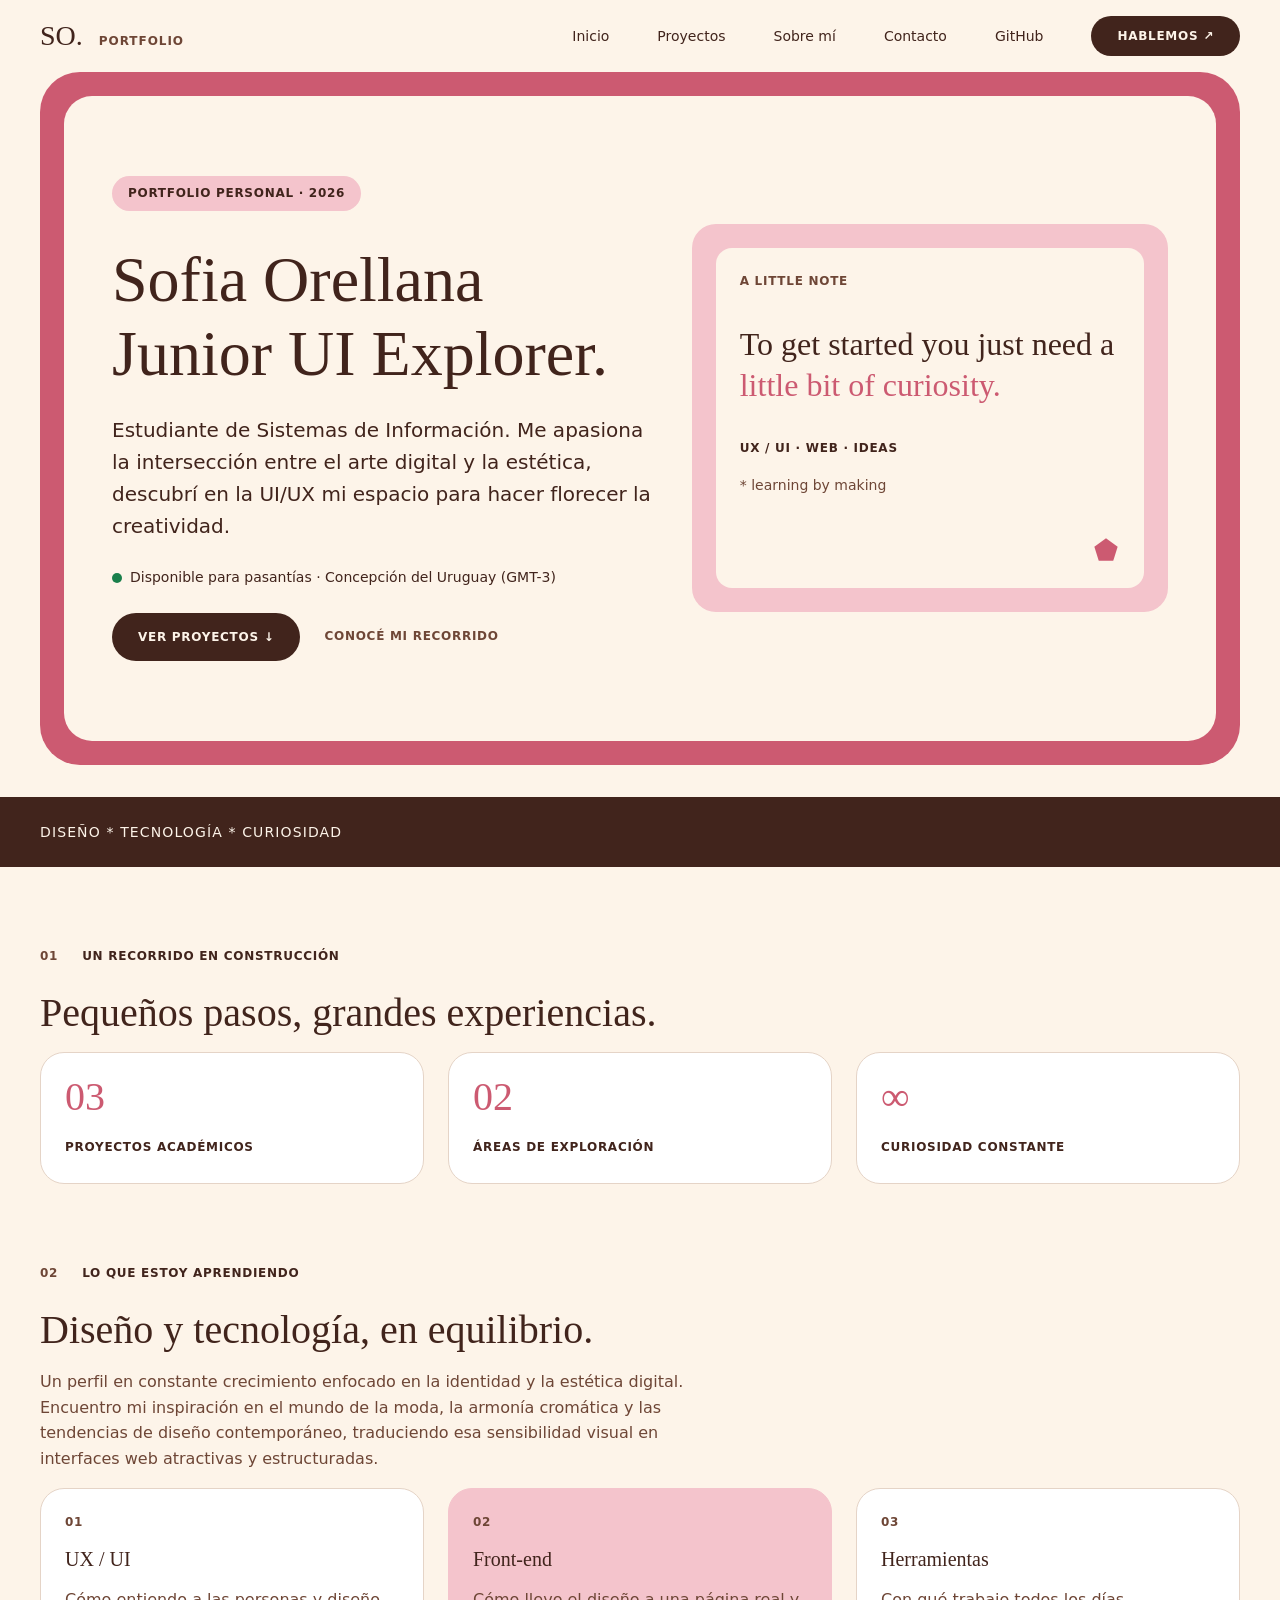
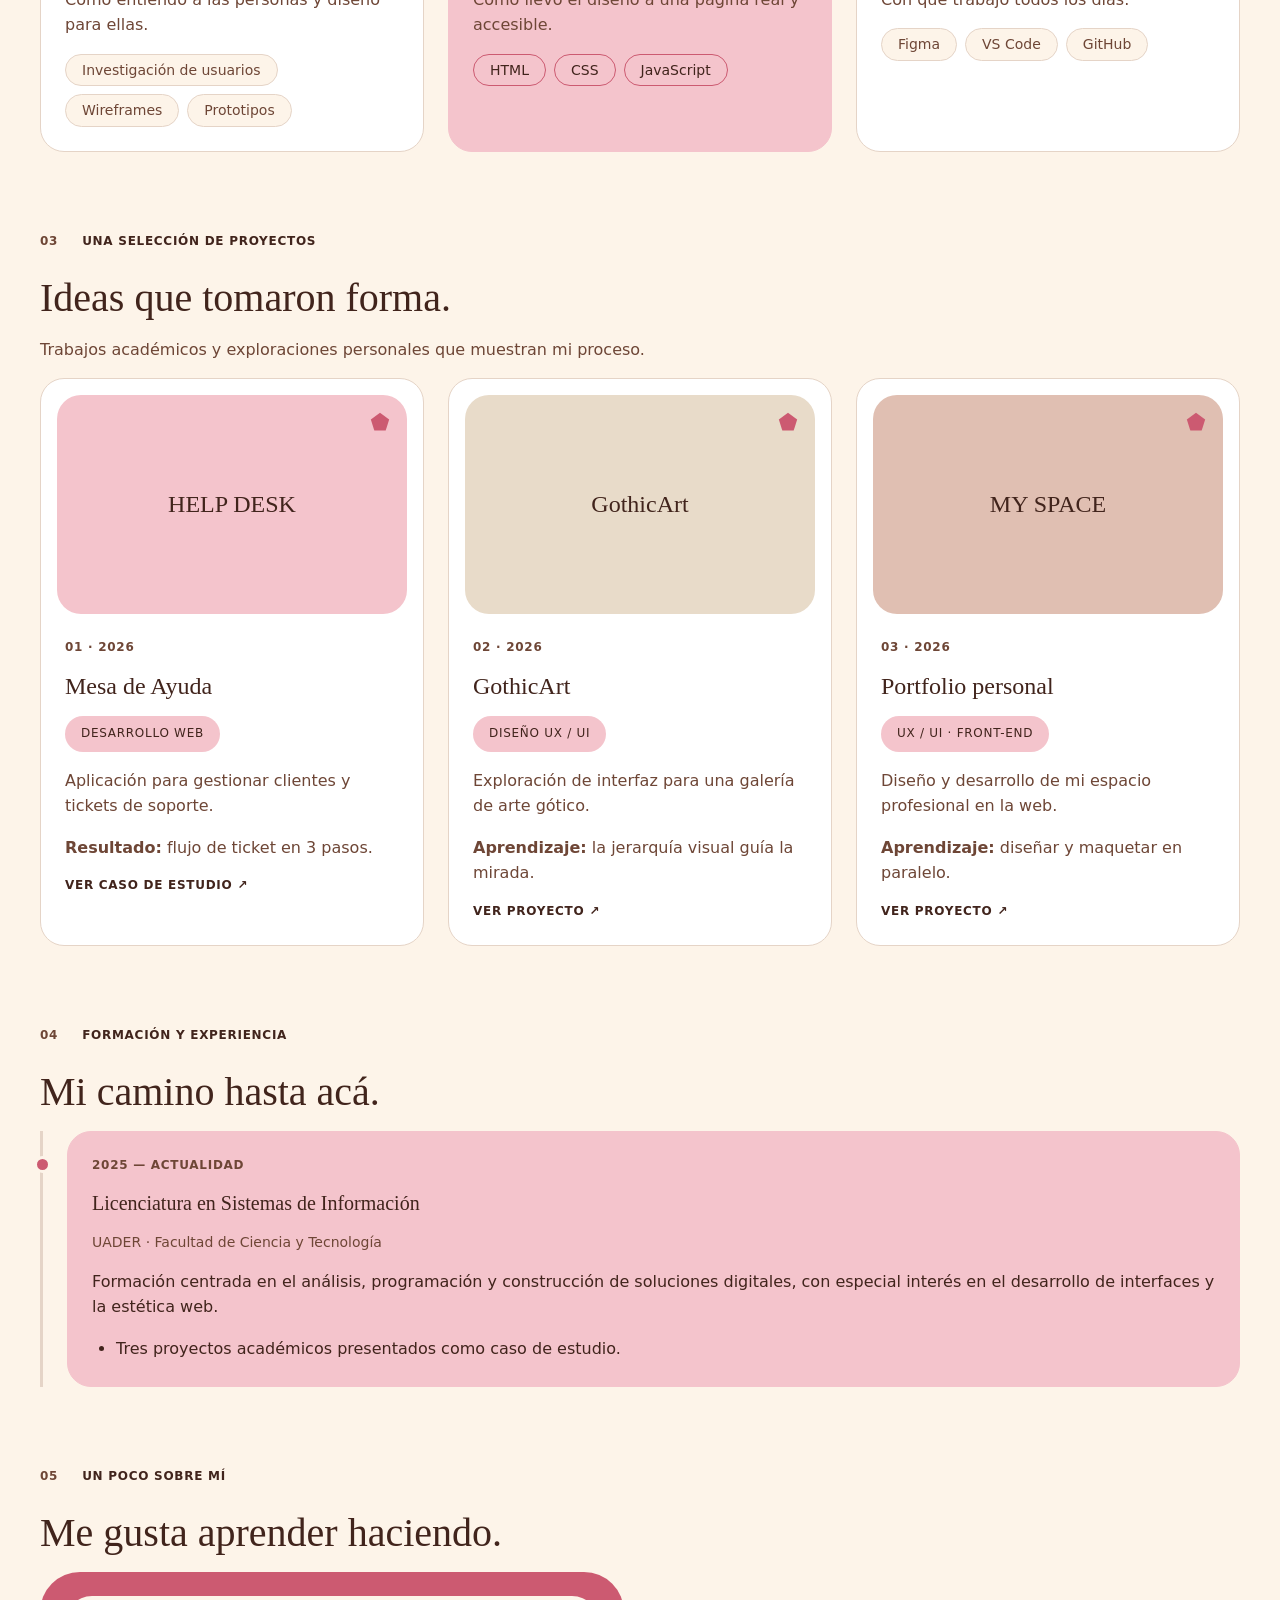
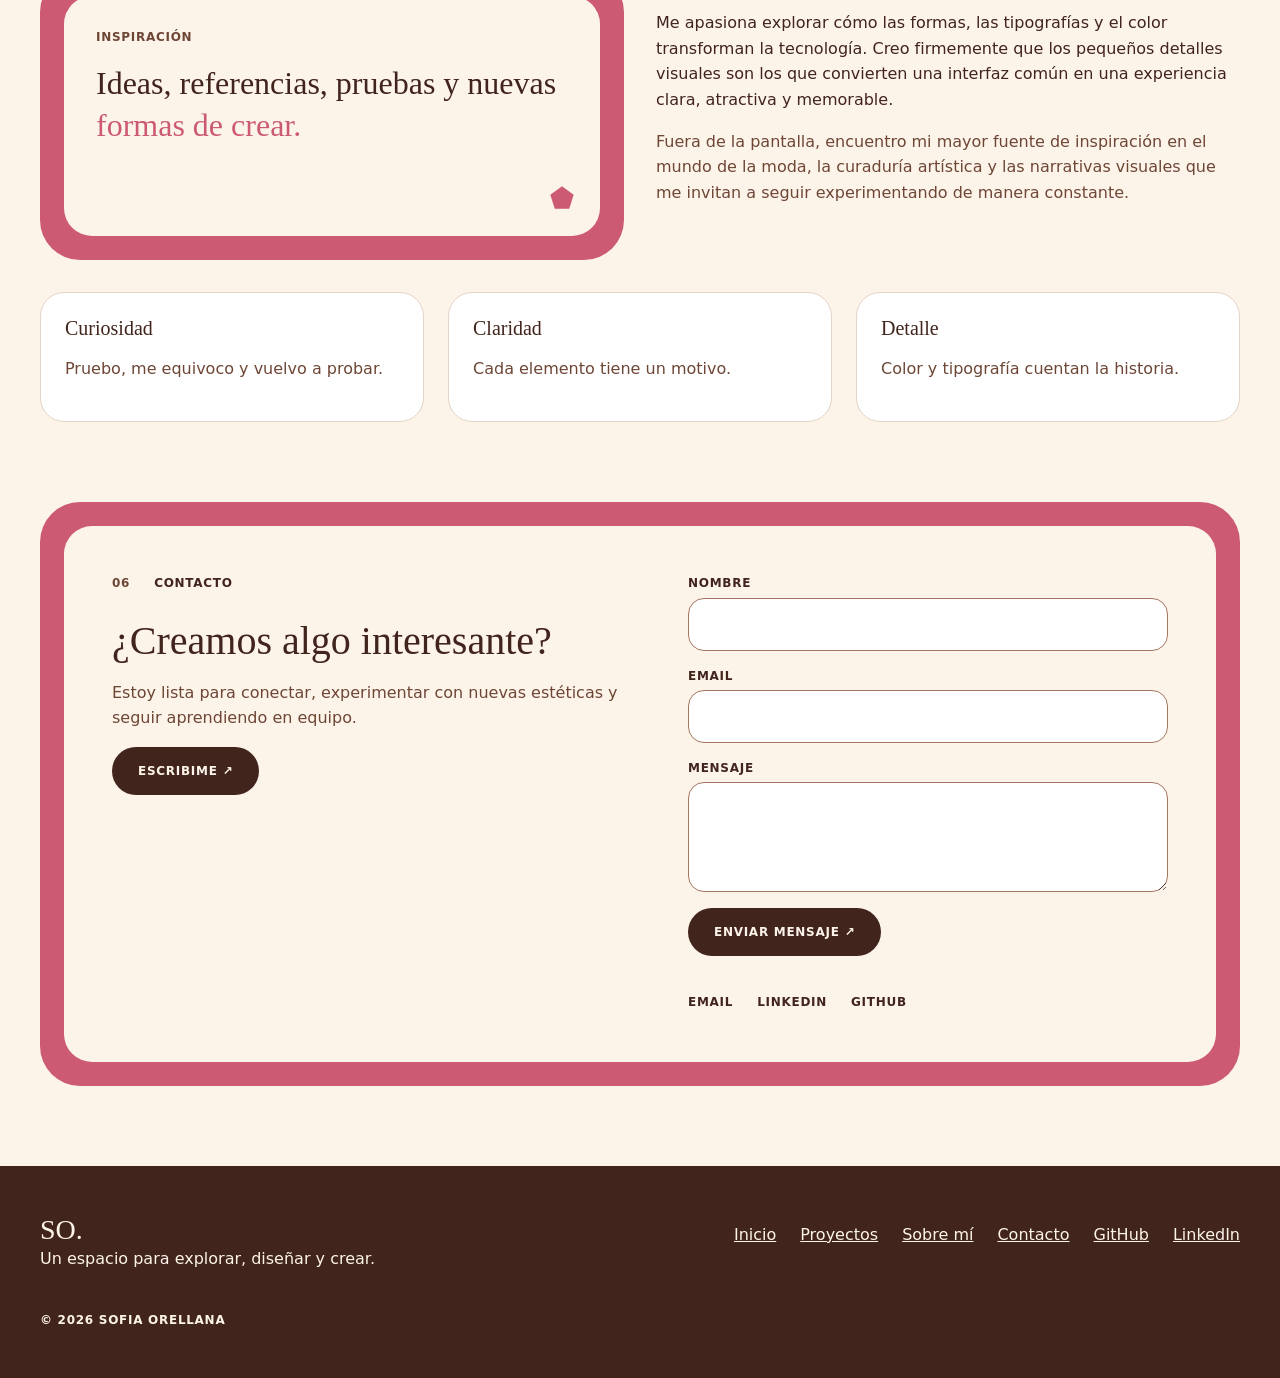
==== commit 16346d38: "Corrección a datos de la Mesa de ayuda." ====
--- a/index.html
+++ b/index.html
@@ -261,7 +261,8 @@
 
             <ul class="social">
               <li><a href="mailto:sofiaorellana1815@gmail.com">Email</a></li>
-              <li><a href="https://www.linkedin.com/" target="_blank" rel="noopener noreferrer">LinkedIn</a></li>
+              <li><a href="https://www.linkedin.com/in/sofia-de-los-angeles-orellana/" target="_blank"
+                  rel="noopener noreferrer">LinkedIn</a></li>
               <li><a href="https://github.com/sofia-orellana" target="_blank" rel="noopener noreferrer">GitHub</a></li>
             </ul>
           </div>
@@ -278,7 +279,8 @@
       </div>
       <nav aria-label="Pie de página"><a href="#inicio">Inicio</a><a href="#proyectos">Proyectos</a><a
           href="#sobre-mi">Sobre mí</a><a href="#contacto">Contacto</a><a href="https://github.com/sofia-orellana"
-          target="_blank" rel="noopener noreferrer">GitHub</a><a href="https://www.linkedin.com/" target="_blank"
+          target="_blank" rel="noopener noreferrer">GitHub</a><a
+          href="https://www.linkedin.com/in/sofia-de-los-angeles-orellana/" target="_blank"
           rel="noopener noreferrer">LinkedIn</a></nav>
       <p class="credit">© 2026 Sofia Orellana</p>
     </div>
@@ -293,7 +295,7 @@
     <h3>Solución</h3>
     <p>Una app que centraliza clientes y tickets con estados claros.</p>
     <h3>Resultado</h3>
-    <p>Crear un ticket pasó a requerir 3 pasos. (Completá con tus datos reales del test.)</p>
+    <p>Crear un ticket pasó a requerir solo 3 pasos, agilizando la gestión interna.</p>
     <button class="btn btn-dark" data-close>Cerrar</button>
   </dialog>
   <script src="js/main.js" defer></script>
--- a/css/styles.css
+++ b/css/styles.css
@@ -576,11 +576,11 @@
   padding-left: var(--s4)
 }
 
-.timeline li {
+.timeline>li {
   position: relative
 }
 
-.timeline li::before {
+.timeline>li::before {
   content: "";
   position: absolute;
   left: calc(-1*var(--s4) - 10px);
